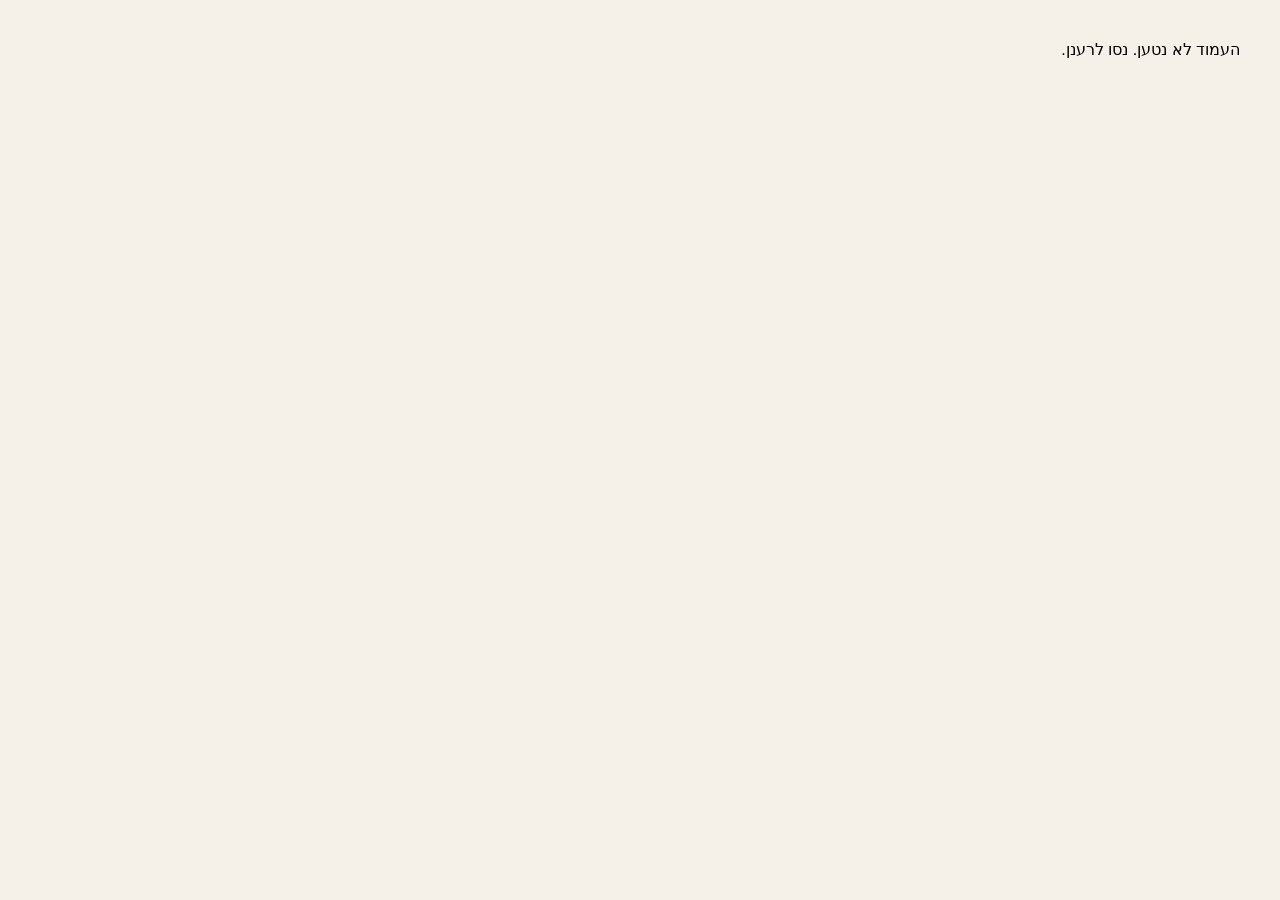
==== hackathon-digital/index.html @ 93c9d6c1 "Redirect hackathon summary to corrected layout" ====
<!doctype html><html lang="he" dir="rtl"><head><meta charset="utf-8"><meta name="viewport" content="width=device-width,initial-scale=1"><title>סיכום האקתון מערך הדיגיטל</title><meta http-equiv="refresh" content="0; url=../hackathon-digital-fixed/"><script>location.replace('../hackathon-digital-fixed/')</script></head><body></body></html>
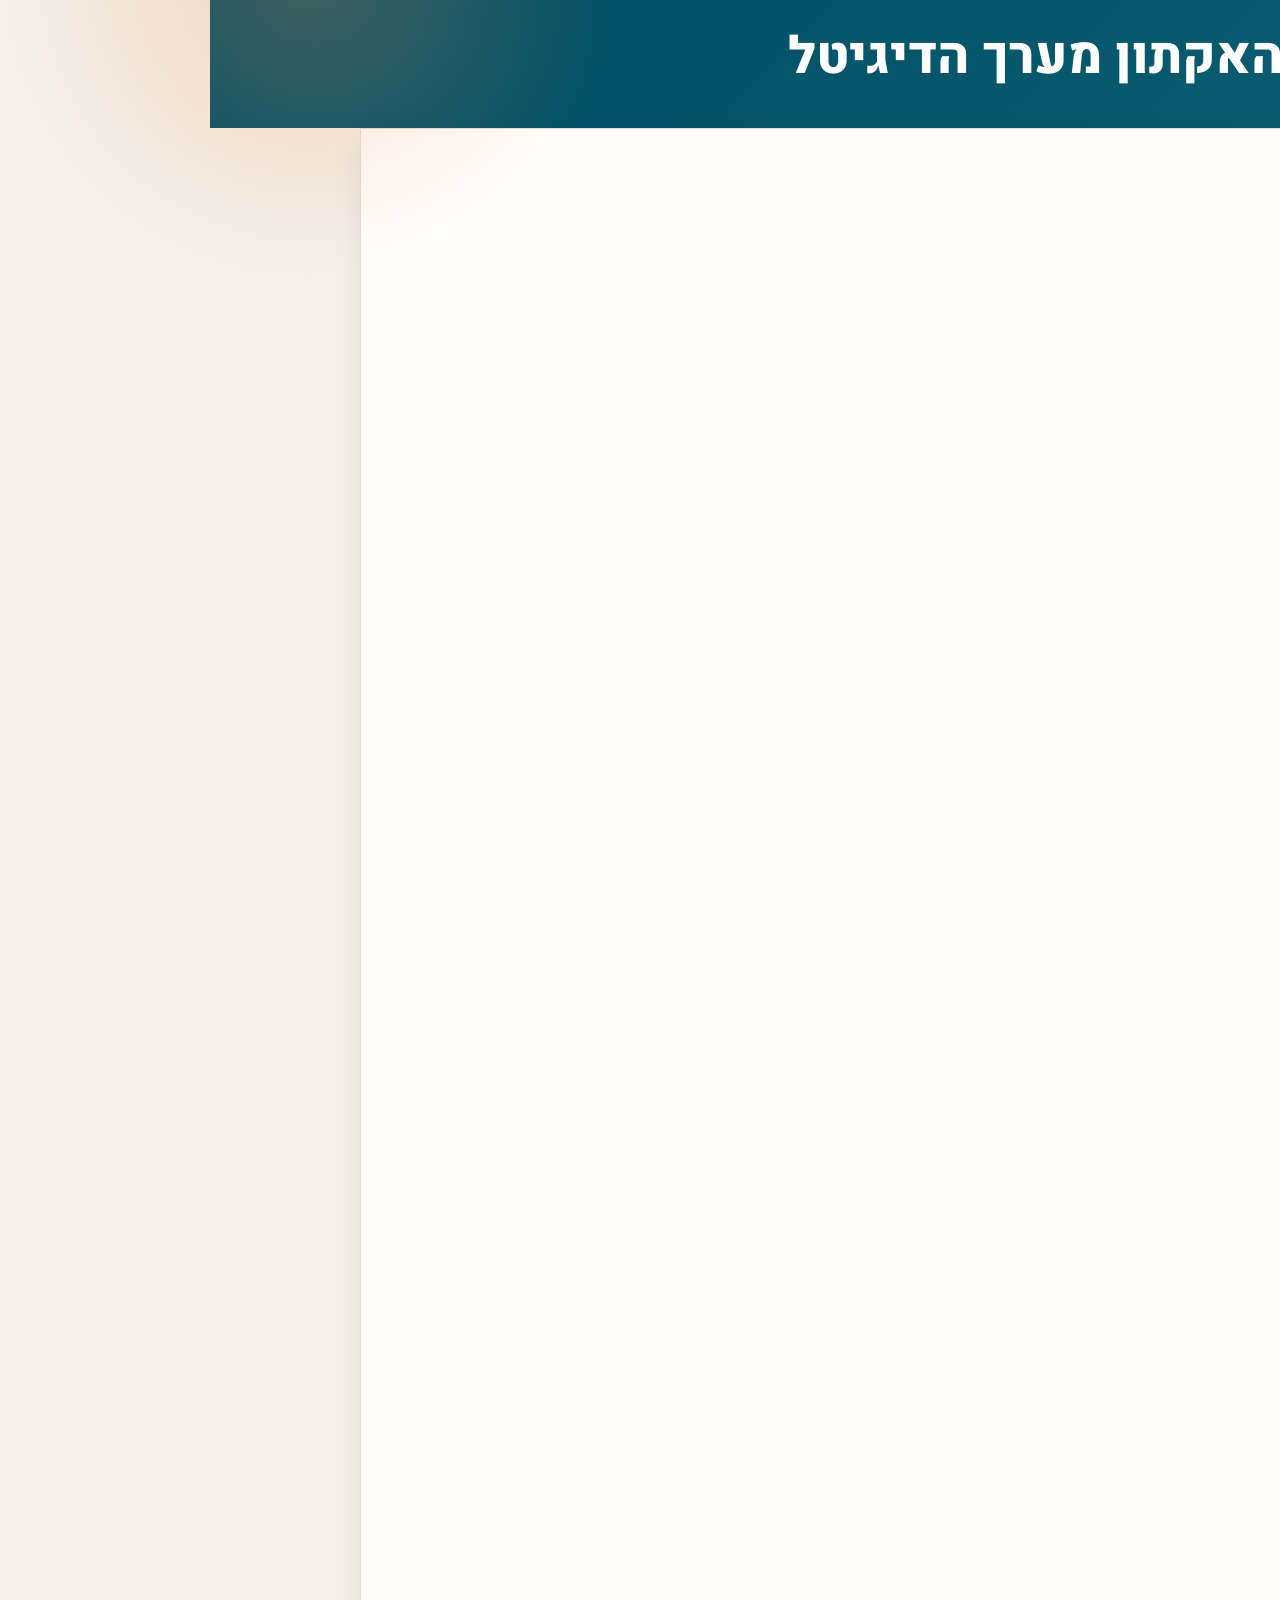
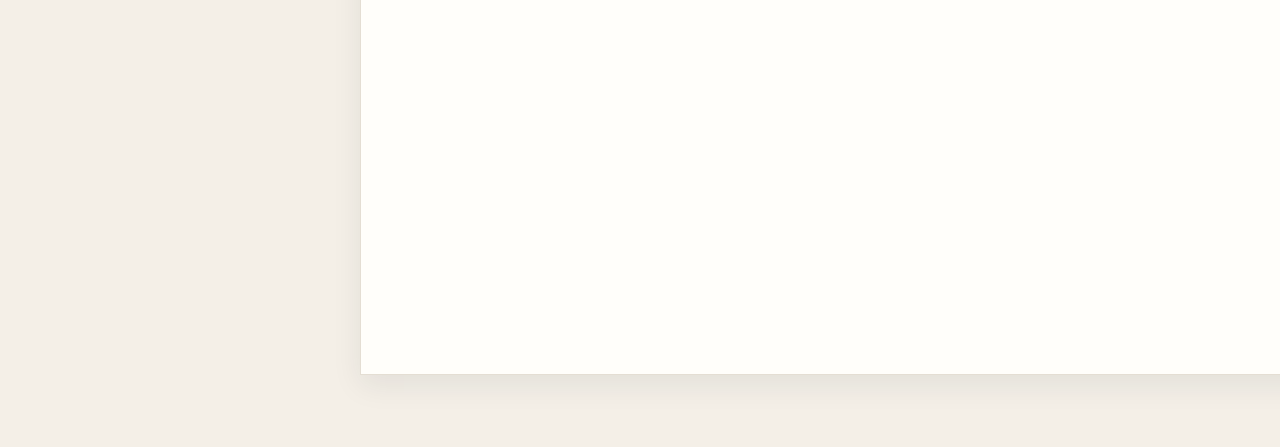
==== commit 091f6f93: "Simplify hackathon summary to clean document layout" ====
--- a/hackathon-digital/index.html
+++ b/hackathon-digital/index.html
@@ -1 +1,3 @@
-<!doctype html><html lang="he" dir="rtl"><head><meta charset="utf-8"><meta name="viewport" content="width=device-width,initial-scale=1"><title>סיכום האקתון מערך הדיגיטל</title><meta http-equiv="refresh" content="0; url=../hackathon-digital-fixed/"><script>location.replace('../hackathon-digital-fixed/')</script></head><body></body></html>+<!doctype html><html lang="he" dir="rtl"><head><meta charset="utf-8"><meta name="viewport" content="width=device-width,initial-scale=1"><title>סיכום האקתון מערך הדיגיטל</title></head><body><script>
+(async()=>{const b=Uint8Array.from(atob("H4sIAMh9UGoC/+1d3XIbyXW+11N0sOWsGA8g/BAkSEmMtSvKdqU2drKuSjl3Q2BIIgIxqAEoSt7aqlykKklVqgIQMyIhQhDIpQVgHsKPYdz7CfIIOX3O6Z7uAUBptdSuL+QtisRMT/+c853/M/CDv3n8my9/9/vf7orDzlFj586dB/K3qNWDh5mg08iIhts8eJg59DI7cMtza/DryOu4onroBm2v8zBz3NnPVjL3dh406s2nohr47bYf1A/qzYeZjDgMvH14utNptbfv3dv3m5127qDdcTv1aq7qH2VE4DUeZlqBV/WbTa/a0fMsfdD3Dxqe26q3f+iz96rtdvHv992jeuPFw1953p6/fXJw2PlFKZ+/vw4/ZfjZgJ9N+Knk83/rHrXu8+h/9Dv+z7/2gvr+z3/l7QXeCT257Ilavd1quC8etk/cFu+23XnR8NqHnid3qygJG/SaQMmTeq1z+LDmPatXvSx+cES9We/U3Ua2XXUb3sNCLp8RTffIe5h5VvdOWn5A83TqnYa3M7+cD+YX82j+WszDeXc+mcfw4Y2Yj+ZX8+n8lbzahyGn8HM+Hz64R4/deYC72rmzHfh+R3xzR4hstuO5jW3xWT6/vruxfl9fyh7Va3h5Y6OSNy63/f0OXN8tPyk9KdN1PwDkePLi1la+XDQvquFPnjzJ7/Ls1cBzj+S13SdfPqkY17I1N3gqb6zvPtndpBvAZbhS2CzmSyW1i+dyxtLmeqFcoEtHxx1PbnazUMlvbdA1wAduqfx49/F6cknvf3d3a5e3euA35NOPKptfFHg/7XrjmRfAxY3K5kaFn98L/OYf5KRbpfIXpd37d769c+fvxDdiz38OD/[base64]/n8MzzFndyhF/h0DvN+sdJ6Lmdm+dgW+w0PL7iN+kEzC/MetbdFFWTCC+TlllurIRmL+dZzIMnzu+VnJ44oFVvP19J0kUdwg+xB4NbqMMHdQqlc8w4chWT5x6Py4828Sa/P9vf35Zlwu9vbe96+H3i4bRZNoNvnuBEfDl33gR/uXttvAL7kVZTUbbEhdyc/q3PqCw1PgitbLPDnjt+Cj6V1/sjgkDs+hnOX8z9LH0reAiHTh6rWg2rDc0RwsOfeLZZKTmF93akUnVyxsrZ4Nb8mNvM/WzNO6O4DZb/3AdfXUwfUFwL6XKGN+52OfyQPWLqlA5bLjvrJFfJrSy6njygOC4vig4IAEgmyWm2Afr5bDLwjR6wjlnLFMnxaWyIFhbJ++IQvgoI3l7qBoBriew2/+tQg5mYxRUv6SBvOIkIKy8m3tbXF1xfUAWnXNZJP3kkWlvePSa3z2iCMd7cqMLsjwKpU74LA/kxkSZ7W7ptkE+5xx9d7TR8GVoF1an71+EguxLogWUfOez/NBS3M6zCrKK/LfyqLB5Iy6e27yflhOhgKoKzXxGfees2rlegmaNlDt+afyO1KkgmpXhgiBWBv0YFVHJHP5SsEkFbg/xu4C21QW6kToc7i29mqG9TwNIlQgAkHz+WZZ52jtAHL5UWpYnFLSUGyaWKRBBfSmLW/yXDSi9/aW9huuG3467DeqKFRsWbP31f70JdgN/[base64]/MOsuogusddCzC1ps17zkuajsK0s8V6OcK8nPBadCOgqFKwU0AxbmoNw37irKYdzYrDmgEMFLrawsaVbrNiVCROJQYeuDZZfEQiU8A+1dYEOmT2F6Q9OLWkMKK8e94gHw865HSOx4hD3CNeEyMPAncls1J5ePI33h7W8h/Fzi057Y9SUnNx01gcUGZB1AVLH15i4u46qLJs7YpBW2JR/i+jCabWciVKmg2i7miNJzSS1xhOEvk+3SAY9m2lASJ9mwuXywTXhYBAAcCC/Y0u+fWDjybfPUmzv4OTxEJViZaJQp6me7pwEKwqQAeTZ0zt1kJVm0QdN8hur1wHBja9ImF1r5zEnKrYWgMJKjdBEBjMIHsBujljryaK31x8yxbG/IsCMz28RFg4wVaIAspBWmIN8iK5ZfbefXwMp7cfwfonnfW0ipjqcIAuuNS3vOW26xl9zrND0aA5UxJE1RJDqdhUdCwYP8if6P5XvC1N8pr7wCVCi++3Nh4UtJepDwJOI71BdxVSjfgrnoctOVkLb+ujgoo6dTBgVPK0dQcuBO267gNMKht4cEIRx3Rvpwi/fahvwSapEGsCVK3bP7l3AAtmrUd/Bus5hGsXebFFyxsvZ31Wx7MsHI2OQOYFr8DBvEuRPgQ5bEGrnkdt95oL9HBy60pTCr9lP0gTbjFYQK0n0Gv5Vu211+6GBhqPLMainYGxqpYW0faxiBLZotpmbVgjXeLNr6z7NKVUg6pETPk2nAYOLn4udB/fpMKSopFS7vyRTtSoehlieOLaRZrqWWGi+T1HeZLycxSXV0hmUnbnly+IAcbB205CbtAbl0IQFuHK83oZ+XiRn7jcXoPW+Wb9Fnyv1zgPfNcipC0Z5jXoCNA458SKb+/W1D5DROT/KDIrZeVPBsCpS6SScLl+JcnTZLpjy5fM08y9AuwJXVX3AW/UvkbGDCu4eaXhZYrXdRF79SKQzc3FuJQGQZRHPot/[base64]/TTyRDlOLkMYVyGoytACz8Kvyh+7kaeDJdcz/NmfvLZlhuvC1YLhti0BVwmZA1nQm7ITm1AsZpXtwIa06eILcdy0lIoUz8Tf1IVklc8MhWSMSNwLejdPG+xn1x2ZTwQJzlPoX9t+s1IKX7zAfHhOHHRmKVslayA4BhfCxJ0MP9Japts7hahX9PNfJ+RCtqvbdetPVeumJQWa4v6aAP7nGB6sE9rkDKk8vymVtvSpXZbj/MJOUIVakEHPI9uWRm58Fh4fuXyOAZWtULYNpa/Zma0yYgzG7cs8kF95S/wfdVBlLu1JVOPLhA9i3Cic5xECgyol5LRhQyqQ2p5FLqutawqeuWyszsFB7cg5vLHpVQR5oW04/i/czOv0qOdnzxFQjucQvIVZQ1RRBJNd5QqTIQlgQx7mLcmtn5vzd//E/gNNzYkeyYEJOmwKSZZBHfuqO2ubhbUyvDEq3U9Yxkfg/42pvHArjdg1n781DMh7DaGPg+nA/kwtH87XzqCFg1hL+vAS0wPIbnuvBxmuxoLIfP5kMB4yPCzhAfn8CAa5rpDAbAqB5cGcGwK7gU40Pwx0yufQl/XOBUj369rT4CHGEGWBGO7RgXr2GVS1wZp4mSO3rZ3IN7rZ0He8cQvTaFG9TdLOlGD4Cz7zbaXkZRJdGZGdF50fIeZuipDPNuByaUR40EbrvP9Lc4hwFZZucv//MfCXdolh3izxIumQo0s/wWon75PdydLUz8ERFaSl1UCAVWMpMAnSUY2dpBLvQESrqEwkyKPnNfsmiC8HgtmSpZIdXEmUDVMZQ8P4NrfTlEPtYDEg3moSP/PoXLU8meiYLUAO72HYkC4LOcSuB2rgiGsCdHMvBM0lv+MYO15L+D+WtHPvwWfnDCBfaHCJ2YNn5GgDLQOY9z8lZM+5D4HMGHnlyaEDMUuHPG/QRJdCUQmrACHhslsMd76cF6Q7qolpCXI5wDpxvCWgPc/Ss5pof3cLcIpDOk6YymkHRlGRorsscJ/aUEzOSfQ6QWqGRH/t3DSd4I5EMf6TlB0EsrQUy/ASI3IKRLJArZElwQdyJYsD+PETUSNKwpLKyM5i/[base64]/Uj9neIwIJ3tN4IuRGad4EfZD1s/QA7avoH6xy/V+zldxqfNVvF3nq/jhztdvA/93gfv8Zq+Lagor/a7/WvS7pFIe3IbPZajTIUpRSKZihKBHZRkia1mBDAn/E6n8FV9Z2C4BVBMGw0jZ7xBmGSkzKBeakUXqy/Uu8XmEmzmpxLgUsVckmxJ7Lwl5I429EA1il0d3yXoLNO6v8PEJCklPD4/JXSKpoLUiMty9hKxS8fU/[base64]/LwRv338xBG7z6tew0kgyq4KKyV1sJE8NsGZHCK2c+Ix5w0gGCQFOZz/Uf4REj37ic0dLbgLF8o5iRPSjdiNIP4bLuMIldOAYtaUbESKWSReppul/P0RHU6g26nZdKO+1PsiV1CHGgbgTJUaG74sOcx45VLlbhJwUdRl3KBgYkhYGqBaDvn07HkJ5sOQnJmuCoVmcGrYxzk7zcql1OxeZkYMt15bAg11hedz+A/Yn0shTjnkseXTD1SMFeEF0ybJSCMk2YzY0ybHaIopK50VsOTHcNEUWthQfQx3qbTUXSrdrrtU+nB3CSTrXw598Q9N/6R9s89ErRUrfab/XuYzSc7NbsdvMlJBU+Qth5IyrokN2e/CjZmpKbuoTXXQFdFo5QtdkTsyw0EhgTvCDxLNdggV6mh0oNE+Rhd+oGLw0EykzVi0r6Rq6GEYCRN+8nbe29tRJoiZp3PSI1Y62scYkLYRmAO54khZ/nMOVB/Sszo7QQwm/TGgzGefPepzzCBFqORPKU9gAEIoWzXiAHWikliXSURpWQhKgTK4bJMzUS5+TyP6DRoKPN81eVsEWY5UOfQMTQlwUh6OWkw5Uqa2nCAy3xpxubIJF0keBuUVM2VDJW6U7Jua+A+lAbsiX0m6PKMkNcbuVyrB2yWfiFJeL9VyQ340TmJ/[base64]/nhhzRPz8Wjw4gsECP54d4JTOMdRGyZukqVS0ziqzXiCQOMs8QL0MCPNqndJyiK3NTsTTXHik9QsEn12W2lep/RQHHgCoYDu3kWkWaWvQcgsQFFnmVsILEfeFWnzb8A0fYPrRjafRrWlMhd4CAeqOy5+eJY/3J5XkPl0fhg7N8l2gV7Nw/fdS1EMcitUAUDtgFUfmTVwJ1FjpPF6oeMoABbxbmNfAiUBuPEnDJIefk9Z4h9EKrHJijmkif1CRuXWXKE//[base64]//p62pwfCS+ctsdLzDOOU72ESsvpJsyDQbJueY0VAl1ckpjUnuvrWJeqHAfLnqlkY6UDGeI8sCUAO1SSfkMtjE1zgJjrnGf2ncPEz0fWgn8EF2akeUsyxxVV+UBpjmRVOhS1fcuTqh9KcsGDhMTRqVtKp9PSb2oVBgO/esxcR/ReSrfrvNU/mDnCfXGS6pBjJPMd4z8v5iHt+BTaQtxBXgYUY707efAj3NuFeiBoH31NaV/tPaIDffcIXhJL/kNZVKHSpVcJ0Ew1TWw7HGNT/IgfRbHiOyMiosRs+B2ugy5S1XSlWHEJ5/n/YtaXBy3wkbyoGXkFTnaqFhIM2r7F3/+U9HJl/IWKHuqwcahosEbHFcu5yk7P0vi+SGmM9gVtzoS2NKPEy8sZvPGS1yhQWTbeKbm0GVWbfYduvg2gbZE36X2V6hZoE+gpAYSY6SRSUDdagQRnCN3VNXqrZlMMVJDiyXgc4bt8EfOtGjhuValjhXiHaF495Mc/1CbvoVQPDLXDbHi1Kd0gNlhE2LeTl4eWB6LVhW6gjQhqxcx/ybyFlrePmUpKPVHoCHfUYs+VV1mMPcZaSZM/+rOI9wKbqvHqYHXtEPu5TJbHMeYi/[base64]/pdlUejclB7pHSm9I2jIgF4TpAR4XLOooMn5IR72+YraT1LGnqM0oxV1w5ZzOq2Z9KQkekuDiG0WzuURp2iB59UsHnFEWog2B2CC5I8VLpIeJ5MQlqR/9GEgX9/glAd4jZ0IjCi3TORMEtxOExxVaq5vwS48hxcszF8kyqy8Suu0SqlHJDc4kZusVGr4nOD1xzVBcqPTrlvqmfoEAyQqPQUxkMqzKiTMtXfrPmvhCljfxNtLboZrXDKXFNuoKsbhGbwyNyE5H4f/7TL/Gr7cTjAGybXeQYw2nRmg4TN8LIVkRcC8B6IBcbjOy67ozA4oHEnxEiLnZLpHssRkt7iqaoU18uNHjMOBt0TafVpp7a8EdJZWWgig+OKXQ6cUKlrCU9vCul0hQBdQS6POAei4g7elJiMdSb/s7acpTuib6AJ7tK7q8SCmr9/dGt8+btWufND7fOYYI4yyregrk2JNZKQs2Qbed2oe0iqeDpPlTszLOD6iuF3CsSUo3/iCMjiREGdpdqekOrdqnqidytk1NFw1PVjWO8gxYiuGcqXIlRhPoUaU2SvnyjAP/Jtr+3bbctZiqUMlAhOBzFrHaXRFmw4IeqT4yUTk/7eVM01aFD+gpjUu4F/Mu//y/bBkwzhklz10vdiPBGNyLkBNahWT9InTMm0HYRaq90XKL7d2YUH58jPIYUDb2kbB2/[base64]/dwpXa1J/dENduV2DXblgw32l4duR77b+9ivfpR42uo40s2vTtrjnXG3dDrcUCy9Zt1Inp1RSzEai5I+A51CulKvQg3pxT35BGrPT4b1vQ2rEewwo6hVfqGNi3hlVOe4zKo6ytgm9ewAy37TtEe98DoHzLGPRCma2t8cdxq+/[base64]/a4D34jQLVxcRDCYd5UeuI9VNDcdSJH8Ut4A07pvXYS7LxJt/eM+dEzwY3Tchs91btsWUBG2ZjbdWP1vgDqS4dSGBhidlVXQV+wfhvQ953gN7AIfrWJY7FUaa+HynJmle44Qo7IuvGLYth0HKuXFSiF+h1/U8FpUtjsK/+jS0lM6hac6O6on7wcPDRLsyRrv/[base64]/8Hm89dyhh9sOa/RLVNuT4y96qniE70yeqW+DIr7N8dcesAaD3GaHbDYSOko/1x/BdQZg3lmthca7xSd8k4GylTqd2GtjFrPLhXpWuQn0/k94tLR0lbRd9QzzTStQ/0v06ReECXvW+b0t5xcUkPUNXv6A6OXy8EWrM0ivdQSLXzzmC6G9BCGofoSlb6KUIdLELWQz7ugboKZrn8N6OsyjOAlSr67acBv3/f1G91GUcbIHfKbhV1UWCHpvUHqq2AurO8/i7gzMLFHY1S63b+ayq0hU+mvNxoha/uoquPFb1mi14bMhgsKaxYLoY5V5z9Dsn+nzZ61g6RleNXr6Wcyi2zqEl1NV216IQXKY/MbhaxllnxVUqRSwzernVjfHXBjmUXdU2U8dSeW7iabscFHsutshGptvqa31EX69eGhAcV0b5bVEK0L5wRI/HowYZddE+8j+faga/UlG7puIlsrMJUTacEb0FhJgle5lBSlREe5RwOVk+I4+ZJSOZFQjeF9iqhVa8841eM+TMLn723h9VBTIz+4J78aE9U1fVPmPfp/9/t/DJYpMe5vAAA="),c=>c.charCodeAt(0));const ds=new DecompressionStream("gzip");const t=await new Response(new Blob([b]).stream().pipeThrough(ds)).text();document.open();document.write(t);document.close();})();
+</script></body></html>
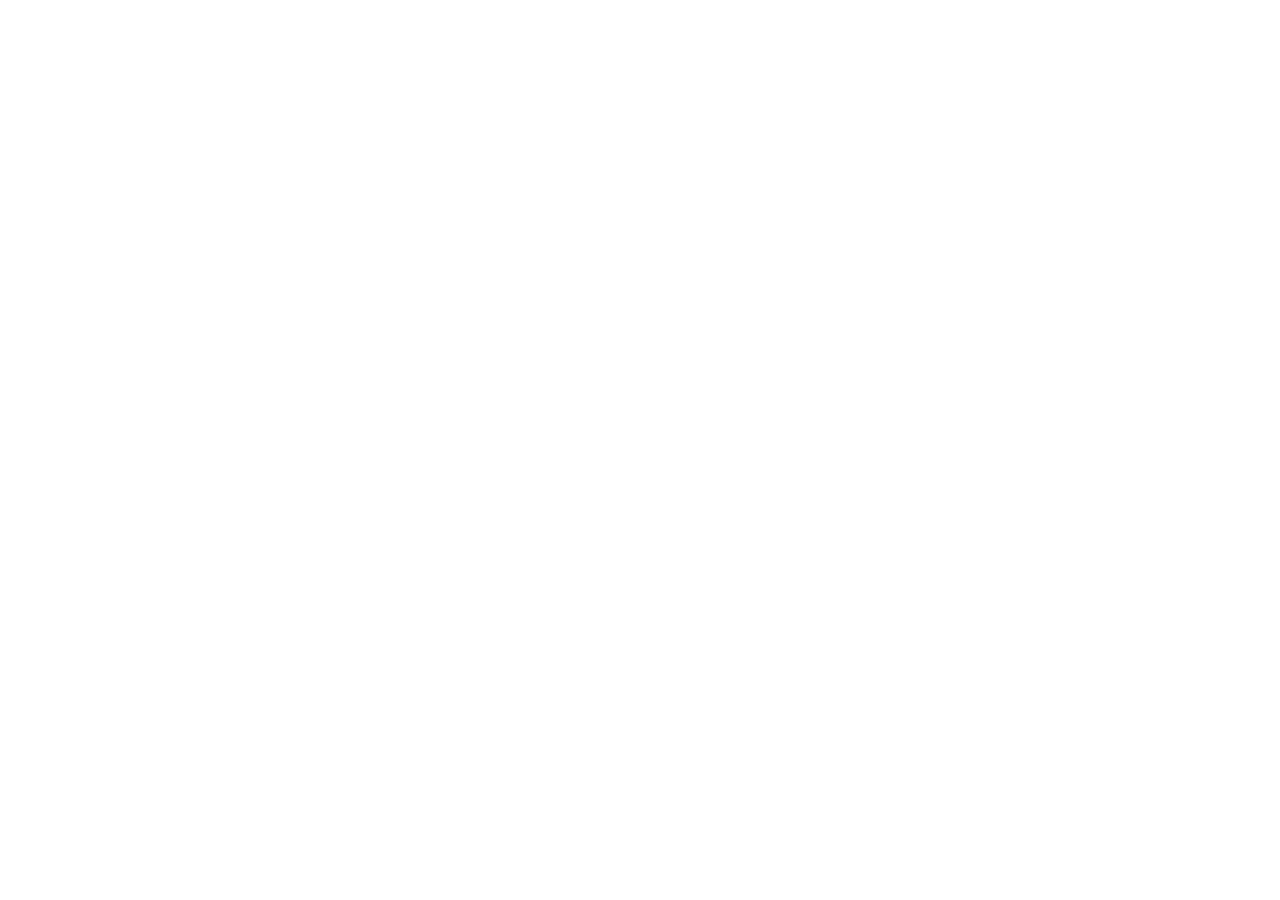
==== commit d9e6114b: "Replace hackathon page with simple RTL document" ====
--- a/hackathon-digital/index.html
+++ b/hackathon-digital/index.html
@@ -1,3 +1 @@
-<!doctype html><html lang="he" dir="rtl"><head><meta charset="utf-8"><meta name="viewport" content="width=device-width,initial-scale=1"><title>סיכום האקתון מערך הדיגיטל</title></head><body><script>
-(async()=>{const b=Uint8Array.from(atob("H4sIAMh9UGoC/+1d3XIbyXW+11N0sOWsGA8g/BAkSEmMtSvKdqU2drKuSjl3Q2BIIgIxqAEoSt7aqlykKklVqgIQMyIhQhDIpQVgHsKPYdz7CfIIOX3O6Z7uAUBptdSuL+QtisRMT/+c853/M/CDv3n8my9/9/vf7orDzlFj586dB/K3qNWDh5mg08iIhts8eJg59DI7cMtza/DryOu4onroBm2v8zBz3NnPVjL3dh406s2nohr47bYf1A/qzYeZjDgMvH14utNptbfv3dv3m5127qDdcTv1aq7qH2VE4DUeZlqBV/WbTa/a0fMsfdD3Dxqe26q3f+iz96rtdvHv992jeuPFw1953p6/fXJw2PlFKZ+/vw4/ZfjZgJ9N+Knk83/rHrXu8+h/9Dv+z7/2gvr+z3/l7QXeCT257Ilavd1quC8etk/cFu+23XnR8NqHnid3qygJG/SaQMmTeq1z+LDmPatXvSx+cES9We/U3Ua2XXUb3sNCLp8RTffIe5h5VvdOWn5A83TqnYa3M7+cD+YX82j+WszDeXc+mcfw4Y2Yj+ZX8+n8lbzahyGn8HM+Hz64R4/deYC72rmzHfh+R3xzR4hstuO5jW3xWT6/vruxfl9fyh7Va3h5Y6OSNy63/f0OXN8tPyk9KdN1PwDkePLi1la+XDQvquFPnjzJ7/Ls1cBzj+S13SdfPqkY17I1N3gqb6zvPtndpBvAZbhS2CzmSyW1i+dyxtLmeqFcoEtHxx1PbnazUMlvbdA1wAduqfx49/F6cknvf3d3a5e3euA35NOPKptfFHg/7XrjmRfAxY3K5kaFn98L/OYf5KRbpfIXpd37d769c+fvxDdiz38OD/[base64]/n8MzzFndyhF/h0DvN+sdJ6Lmdm+dgW+w0PL7iN+kEzC/MetbdFFWTCC+TlllurIRmL+dZzIMnzu+VnJ44oFVvP19J0kUdwg+xB4NbqMMHdQqlc8w4chWT5x6Py4828Sa/P9vf35Zlwu9vbe96+H3i4bRZNoNvnuBEfDl33gR/uXttvAL7kVZTUbbEhdyc/q3PqCw1PgitbLPDnjt+Cj6V1/sjgkDs+hnOX8z9LH0reAiHTh6rWg2rDc0RwsOfeLZZKTmF93akUnVyxsrZ4Nb8mNvM/WzNO6O4DZb/3AdfXUwfUFwL6XKGN+52OfyQPWLqlA5bLjvrJFfJrSy6njygOC4vig4IAEgmyWm2Afr5bDLwjR6wjlnLFMnxaWyIFhbJ++IQvgoI3l7qBoBriew2/+tQg5mYxRUv6SBvOIkIKy8m3tbXF1xfUAWnXNZJP3kkWlvePSa3z2iCMd7cqMLsjwKpU74LA/kxkSZ7W7ptkE+5xx9d7TR8GVoF1an71+EguxLogWUfOez/NBS3M6zCrKK/LfyqLB5Iy6e27yflhOhgKoKzXxGfees2rlegmaNlDt+afyO1KkgmpXhgiBWBv0YFVHJHP5SsEkFbg/xu4C21QW6kToc7i29mqG9TwNIlQgAkHz+WZZ52jtAHL5UWpYnFLSUGyaWKRBBfSmLW/yXDSi9/aW9huuG3467DeqKFRsWbP31f70JdgN/[base64]/MOsuogusddCzC1ps17zkuajsK0s8V6OcK8nPBadCOgqFKwU0AxbmoNw37irKYdzYrDmgEMFLrawsaVbrNiVCROJQYeuDZZfEQiU8A+1dYEOmT2F6Q9OLWkMKK8e94gHw865HSOx4hD3CNeEyMPAncls1J5ePI33h7W8h/Fzi057Y9SUnNx01gcUGZB1AVLH15i4u46qLJs7YpBW2JR/i+jCabWciVKmg2i7miNJzSS1xhOEvk+3SAY9m2lASJ9mwuXywTXhYBAAcCC/Y0u+fWDjybfPUmzv4OTxEJViZaJQp6me7pwEKwqQAeTZ0zt1kJVm0QdN8hur1wHBja9ImF1r5zEnKrYWgMJKjdBEBjMIHsBujljryaK31x8yxbG/IsCMz28RFg4wVaIAspBWmIN8iK5ZfbefXwMp7cfwfonnfW0ipjqcIAuuNS3vOW26xl9zrND0aA5UxJE1RJDqdhUdCwYP8if6P5XvC1N8pr7wCVCi++3Nh4UtJepDwJOI71BdxVSjfgrnoctOVkLb+ujgoo6dTBgVPK0dQcuBO267gNMKht4cEIRx3Rvpwi/fahvwSapEGsCVK3bP7l3AAtmrUd/Bus5hGsXebFFyxsvZ31Wx7MsHI2OQOYFr8DBvEuRPgQ5bEGrnkdt95oL9HBy60pTCr9lP0gTbjFYQK0n0Gv5Vu211+6GBhqPLMainYGxqpYW0faxiBLZotpmbVgjXeLNr6z7NKVUg6pETPk2nAYOLn4udB/fpMKSopFS7vyRTtSoehlieOLaRZrqWWGi+T1HeZLycxSXV0hmUnbnly+IAcbB205CbtAbl0IQFuHK83oZ+XiRn7jcXoPW+Wb9Fnyv1zgPfNcipC0Z5jXoCNA458SKb+/W1D5DROT/KDIrZeVPBsCpS6SScLl+JcnTZLpjy5fM08y9AuwJXVX3AW/UvkbGDCu4eaXhZYrXdRF79SKQzc3FuJQGQZRHPot/[base64]/TTyRDlOLkMYVyGoytACz8Kvyh+7kaeDJdcz/NmfvLZlhuvC1YLhti0BVwmZA1nQm7ITm1AsZpXtwIa06eILcdy0lIoUz8Tf1IVklc8MhWSMSNwLejdPG+xn1x2ZTwQJzlPoX9t+s1IKX7zAfHhOHHRmKVslayA4BhfCxJ0MP9Japts7hahX9PNfJ+RCtqvbdetPVeumJQWa4v6aAP7nGB6sE9rkDKk8vymVtvSpXZbj/MJOUIVakEHPI9uWRm58Fh4fuXyOAZWtULYNpa/Zma0yYgzG7cs8kF95S/wfdVBlLu1JVOPLhA9i3Cic5xECgyol5LRhQyqQ2p5FLqutawqeuWyszsFB7cg5vLHpVQR5oW04/i/czOv0qOdnzxFQjucQvIVZQ1RRBJNd5QqTIQlgQx7mLcmtn5vzd//E/gNNzYkeyYEJOmwKSZZBHfuqO2ubhbUyvDEq3U9Yxkfg/42pvHArjdg1n781DMh7DaGPg+nA/kwtH87XzqCFg1hL+vAS0wPIbnuvBxmuxoLIfP5kMB4yPCzhAfn8CAa5rpDAbAqB5cGcGwK7gU40Pwx0yufQl/XOBUj369rT4CHGEGWBGO7RgXr2GVS1wZp4mSO3rZ3IN7rZ0He8cQvTaFG9TdLOlGD4Cz7zbaXkZRJdGZGdF50fIeZuipDPNuByaUR40EbrvP9Lc4hwFZZucv//MfCXdolh3izxIumQo0s/wWon75PdydLUz8ERFaSl1UCAVWMpMAnSUY2dpBLvQESrqEwkyKPnNfsmiC8HgtmSpZIdXEmUDVMZQ8P4NrfTlEPtYDEg3moSP/PoXLU8meiYLUAO72HYkC4LOcSuB2rgiGsCdHMvBM0lv+MYO15L+D+WtHPvwWfnDCBfaHCJ2YNn5GgDLQOY9z8lZM+5D4HMGHnlyaEDMUuHPG/QRJdCUQmrACHhslsMd76cF6Q7qolpCXI5wDpxvCWgPc/Ss5pof3cLcIpDOk6YymkHRlGRorsscJ/aUEzOSfQ6QWqGRH/t3DSd4I5EMf6TlB0EsrQUy/ASI3IKRLJArZElwQdyJYsD+PETUSNKwpLKyM5i/[base64]/Uj9neIwIJ3tN4IuRGad4EfZD1s/QA7avoH6xy/V+zldxqfNVvF3nq/jhztdvA/93gfv8Zq+Lagor/a7/WvS7pFIe3IbPZajTIUpRSKZihKBHZRkia1mBDAn/E6n8FV9Z2C4BVBMGw0jZ7xBmGSkzKBeakUXqy/Uu8XmEmzmpxLgUsVckmxJ7Lwl5I429EA1il0d3yXoLNO6v8PEJCklPD4/JXSKpoLUiMty9hKxS8fU/[base64]/LwRv338xBG7z6tew0kgyq4KKyV1sJE8NsGZHCK2c+Ix5w0gGCQFOZz/Uf4REj37ic0dLbgLF8o5iRPSjdiNIP4bLuMIldOAYtaUbESKWSReppul/P0RHU6g26nZdKO+1PsiV1CHGgbgTJUaG74sOcx45VLlbhJwUdRl3KBgYkhYGqBaDvn07HkJ5sOQnJmuCoVmcGrYxzk7zcql1OxeZkYMt15bAg11hedz+A/Yn0shTjnkseXTD1SMFeEF0ybJSCMk2YzY0ybHaIopK50VsOTHcNEUWthQfQx3qbTUXSrdrrtU+nB3CSTrXw598Q9N/6R9s89ErRUrfab/XuYzSc7NbsdvMlJBU+Qth5IyrokN2e/CjZmpKbuoTXXQFdFo5QtdkTsyw0EhgTvCDxLNdggV6mh0oNE+Rhd+oGLw0EykzVi0r6Rq6GEYCRN+8nbe29tRJoiZp3PSI1Y62scYkLYRmAO54khZ/nMOVB/Sszo7QQwm/TGgzGefPepzzCBFqORPKU9gAEIoWzXiAHWikliXSURpWQhKgTK4bJMzUS5+TyP6DRoKPN81eVsEWY5UOfQMTQlwUh6OWkw5Uqa2nCAy3xpxubIJF0keBuUVM2VDJW6U7Jua+A+lAbsiX0m6PKMkNcbuVyrB2yWfiFJeL9VyQ340TmJ/[base64]/nhhzRPz8Wjw4gsECP54d4JTOMdRGyZukqVS0ziqzXiCQOMs8QL0MCPNqndJyiK3NTsTTXHik9QsEn12W2lep/RQHHgCoYDu3kWkWaWvQcgsQFFnmVsILEfeFWnzb8A0fYPrRjafRrWlMhd4CAeqOy5+eJY/3J5XkPl0fhg7N8l2gV7Nw/fdS1EMcitUAUDtgFUfmTVwJ1FjpPF6oeMoABbxbmNfAiUBuPEnDJIefk9Z4h9EKrHJijmkif1CRuXWXKE//[base64]//p62pwfCS+ctsdLzDOOU72ESsvpJsyDQbJueY0VAl1ckpjUnuvrWJeqHAfLnqlkY6UDGeI8sCUAO1SSfkMtjE1zgJjrnGf2ncPEz0fWgn8EF2akeUsyxxVV+UBpjmRVOhS1fcuTqh9KcsGDhMTRqVtKp9PSb2oVBgO/esxcR/ReSrfrvNU/mDnCfXGS6pBjJPMd4z8v5iHt+BTaQtxBXgYUY707efAj3NuFeiBoH31NaV/tPaIDffcIXhJL/kNZVKHSpVcJ0Ew1TWw7HGNT/IgfRbHiOyMiosRs+B2ugy5S1XSlWHEJ5/n/YtaXBy3wkbyoGXkFTnaqFhIM2r7F3/+U9HJl/IWKHuqwcahosEbHFcu5yk7P0vi+SGmM9gVtzoS2NKPEy8sZvPGS1yhQWTbeKbm0GVWbfYduvg2gbZE36X2V6hZoE+gpAYSY6SRSUDdagQRnCN3VNXqrZlMMVJDiyXgc4bt8EfOtGjhuValjhXiHaF495Mc/1CbvoVQPDLXDbHi1Kd0gNlhE2LeTl4eWB6LVhW6gjQhqxcx/ybyFlrePmUpKPVHoCHfUYs+VV1mMPcZaSZM/+rOI9wKbqvHqYHXtEPu5TJbHMeYi/[base64]/pdlUejclB7pHSm9I2jIgF4TpAR4XLOooMn5IR72+YraT1LGnqM0oxV1w5ZzOq2Z9KQkekuDiG0WzuURp2iB59UsHnFEWog2B2CC5I8VLpIeJ5MQlqR/9GEgX9/glAd4jZ0IjCi3TORMEtxOExxVaq5vwS48hxcszF8kyqy8Suu0SqlHJDc4kZusVGr4nOD1xzVBcqPTrlvqmfoEAyQqPQUxkMqzKiTMtXfrPmvhCljfxNtLboZrXDKXFNuoKsbhGbwyNyE5H4f/7TL/Gr7cTjAGybXeQYw2nRmg4TN8LIVkRcC8B6IBcbjOy67ozA4oHEnxEiLnZLpHssRkt7iqaoU18uNHjMOBt0TafVpp7a8EdJZWWgig+OKXQ6cUKlrCU9vCul0hQBdQS6POAei4g7elJiMdSb/s7acpTuib6AJ7tK7q8SCmr9/dGt8+btWufND7fOYYI4yyregrk2JNZKQs2Qbed2oe0iqeDpPlTszLOD6iuF3CsSUo3/iCMjiREGdpdqekOrdqnqidytk1NFw1PVjWO8gxYiuGcqXIlRhPoUaU2SvnyjAP/Jtr+3bbctZiqUMlAhOBzFrHaXRFmw4IeqT4yUTk/7eVM01aFD+gpjUu4F/Mu//y/bBkwzhklz10vdiPBGNyLkBNahWT9InTMm0HYRaq90XKL7d2YUH58jPIYUDb2kbB2/[base64]/dwpXa1J/dENduV2DXblgw32l4duR77b+9ivfpR42uo40s2vTtrjnXG3dDrcUCy9Zt1Inp1RSzEai5I+A51CulKvQg3pxT35BGrPT4b1vQ2rEewwo6hVfqGNi3hlVOe4zKo6ytgm9ewAy37TtEe98DoHzLGPRCma2t8cdxq+/[base64]/a4D34jQLVxcRDCYd5UeuI9VNDcdSJH8Ut4A07pvXYS7LxJt/eM+dEzwY3Tchs91btsWUBG2ZjbdWP1vgDqS4dSGBhidlVXQV+wfhvQ953gN7AIfrWJY7FUaa+HynJmle44Qo7IuvGLYth0HKuXFSiF+h1/U8FpUtjsK/+jS0lM6hac6O6on7wcPDRLsyRrv/[base64]/8Hm89dyhh9sOa/RLVNuT4y96qniE70yeqW+DIr7N8dcesAaD3GaHbDYSOko/1x/BdQZg3lmthca7xSd8k4GylTqd2GtjFrPLhXpWuQn0/k94tLR0lbRd9QzzTStQ/0v06ReECXvW+b0t5xcUkPUNXv6A6OXy8EWrM0ivdQSLXzzmC6G9BCGofoSlb6KUIdLELWQz7ugboKZrn8N6OsyjOAlSr67acBv3/f1G91GUcbIHfKbhV1UWCHpvUHqq2AurO8/i7gzMLFHY1S63b+ayq0hU+mvNxoha/uoquPFb1mi14bMhgsKaxYLoY5V5z9Dsn+nzZ61g6RleNXr6Wcyi2zqEl1NV216IQXKY/MbhaxllnxVUqRSwzernVjfHXBjmUXdU2U8dSeW7iabscFHsutshGptvqa31EX69eGhAcV0b5bVEK0L5wRI/HowYZddE+8j+faga/UlG7puIlsrMJUTacEb0FhJgle5lBSlREe5RwOVk+I4+ZJSOZFQjeF9iqhVa8841eM+TMLn723h9VBTIz+4J78aE9U1fVPmPfp/9/t/DJYpMe5vAAA="),c=>c.charCodeAt(0));const ds=new DecompressionStream("gzip");const t=await new Response(new Blob([b]).stream().pipeThrough(ds)).text();document.open();document.write(t);document.close();})();
-</script></body></html>+<!doctype html><html lang="he" dir="rtl"><head><meta charset="utf-8"><meta name="viewport" content="width=device-width,initial-scale=1"><title>סיכום האקתון מערך הדיגיטל</title></head><body><script>(async()=>{const b=Uint8Array.from(atob("H4sIALd+UGoC/[base64]/9ds9HqrIlyo97x63Lgu6DSOX5R8d8GZb8AXzwR1INOUKoW2uVS1X+xgdN0gk7V31/cLJLFYBEvrsQiWnQX00Umv1yLxXAxXswWl+pqTw45k/8uFuneI3xMTdDuvMdPQuy2Go2O+C18FqJQCOpvdsXXGztbjx8/fa6vdvzTjrwsL25vb5rLtZOOX5HXn27srO8cmOvVoO7Ly/7jymHFmqVZavotef3w8NA/tIYflMpvjlqNk7qa6/Dx4bq/Y26WymVJHXmj8mxn4/E23vjXr+B/fyZ+Kw4ap4V28JugfrQrP7cqfqsgLz3nIcAvPp7kll/uBI36rpA84zXs5d+WWg/sDT101jtoVN7ryWql1lEgZ1p/fufsinSFUjU4UpeDo+MO3yg3qo0Wr6hGPfyEDQlxKMWmcFiqBdX3u+JlSwqJJ9b+qtFpiNelelv80j9o+e/WPNGW3wptvxUc8pOKO4VjX+1lV2wUn7o0VVLst/Qpl/ciJeRh7gzvjoOOz9eapUoFuLG50zwVm4+bp6vmP97QS4Co74paUH/wbH29eeqJjfX1P9VraDqL0kmn4Rxf8l3KWblaqjUfbLb8mie2377zxFZxc1t+e3jLgTfcA9dKQf2OvUjFKz9QGxIFsbXZPH14y8bEk3U+qUWDDUWD7W3154m5vUxUUA0jACDH8mn5XLtRDSo0Sh0kN6jQaTS1DNKJis1W45+lKOpT6e1sSW7I/W7Ze2Gd6XQatTuXzM2+Wy21O4XycVCtGGlxJ1u9rYISAbkdSy3bzWpJivFh1df7ApUpSLmqtaVil9q+2onmvhxYeNcqyaOrv3z5SF1QFN/IS51eu35SO7DE21FCMGeugr0jqXm6vr5C8orPpJi50r15u31w1rK1yJpxo7itp1wS3K3t/FoHlUCvd1IPyo2KXzgIKsGuCCQTS6yUTIRWqf4mf/Svn5Werm88XXW6nU1rL6vJwTO3T2ryvMvGcWMdBG4V8TbytKtIdAyq7dwcKOA7OX7m19MiFNSBaAfVRvnNSsIjnhgLdtJqq5vNRiBhuPUpzN954rBKKgPg6q6oN4yk3qpecuGW3MhP1d5WHW13V65/8CboFIguBXn1jSW6+shmufwMpcOOI+vgaOyKNfH7f++traL9Pzaafv2f/qAJQneCIu9yBUYiCzeX7WOhRaK9s2SP6M7m95qj461ljZP/bZsZ/xC9Kz7bXlLlrd16o/Ng9zBosZ17+D0HW0mL5m0WgUb/ec2vBCXxoFY6LRD8PHkspzSL5SDZhlhFH5uwNGcO1TSuKRx7ri8uWShrZsBuNfvjTTO7Qab1pQWXQCfvCUjYcTbKf/cekTu69wg96D1FNvBT8eDoqO4db3y6yyufgRXMRHuKMDgj7WSv1OoE5aqv/Ih2+8UanWNtX59jrxK8zd1lDLNGKb+6WarnByLgrO2vb8iDyvvOA8eb+3vShu//g99qCOlDfCOt1klz75G6Jne9eevsypKv7f/P9e/+Qx1+iiSZSZLMFUHyK+09kiewvjZ5GlL0NUXZUBItXGRCkjKUk/QWkVikcvKRJGq6SNQ68eLjYuYJuUgkP08kK+TwTD7XlV9nZgMjNXy+SIUcHyNjUnh8KgdMcKa+HCBHhfLKUA4by0sZPCQ/zNXaN/LDAKZ6+atd/ip5LWeQK8pTetbFiVzlBlaGaWJzRy9b3HvUtHmKOupSGMmxLx9QR4kFbKsnyUk37MGWUNj67kiEYvHWvqQW0UHydCt3v7kPhw4FSK2i/FyJMRFbUWQK3LhSNFQnVyLfF6AGqSJxX17rqSHqsVDuOFlEnvp8Ji/PFDWmzMFE3u15iuiSrGoqAVsbI9fl/jxFr746vvowl2upv8niylMPf5T/YMIlakfAqQw33kf+WcKwyIrqVob7UOIwlF9CtTQyKBWwcxKzKZBrLEAS5ApwbJDvkPYSyvVSvMhLqMsxzAHTpXKtBHZ/qcaEcA92C3ztA03nOIWiK4nsiMmeGforgZurjylQS5oXT30OYZJrAXzoAT2nroxp/nfx0BHZqQHSO5ZT9BbZapkgvXNEYbg4lxNdf4/KRXCsmXVYLRZF4eqF4lWEMqB2BcQYymdmUnZA04ijSsDG6sxTuU64uBHAcJI/GkVL4ANqNrXXzLOkL9LyF8l1U7AgMT48BfKpLWWeJZMRm3UlYSMQhy5zfUw0l/vsgXIRM0M6/KyoNtyVKwHl4Mz68FFehIcwF1A5d2cGO1VfL8DsAOtAXhUY3SDBzuQw0C9JJ6NDuKE4P6N1WM0yAjC5Z1AXtceUJWCMcJebRR23z/TuyX+gcgkQiDDR0l+UUkV3xZaZ5loGUkhTpsa2FlHC1XofHLo5VnwqhxgJ0A/zgZSKDVBDaIhzBiCU0icwAmoXERqGLqulJcixzSJrE2ATGffPWSKANZJhV7iVIZhYqTWeZTeHcsSADAdKP1uXPhwjhsmuUPgyYMYZXJT7yet5HmAf5dBl7xE5Gf8vnsfmHZ7Hr1uNv2uVTj/F5fhPy+VQFjP5I9wNyxCmIPIRmu0hSChYtgj4QNqeorBOlSFmJpBm3EgJmBLnhoylkZxlyJCkFpojOvTUejfwPMiGPakSSKUPl6hISlDOUUyGWlAiAKcuje4ikgoA2kt4fAoSHerhGXoSKMK4VowgGhoqKivVu7/[base64]/E59iJBcPQM3wyWkHDAuZ4YyQ0JQZK/lLQ1B1RMMfnKiHzMvUHtsD4M92SEeToDHpblwp/XR+0IvSDvRljzZBiqz3Dj0FeHKDUfYRnYwnrBuoJucoqgkYOQiOj05HYL4kCKOd9nJn8tTy31ckL/I3pRm9yqjbHm02q5qSWZxvZD/SfYXc+LHvmjmuLMJRw8xXLAtvHKyI1S9mJxM9AlmkFjQ4aWjHpZ3wtJCZv/L8hS27vAUpL78/XFD/GW98a79Ke7CfznugqL7/[base64]/[base64]/+O7cgR/+0q8PJI+82rY/xQQn0OYBjJp5/[base64]/nxeg1PctfR+BKgyQxxJyJGL0NISODt1DSo+MBoCFg6A0SphMCti+KiHU7jXRZDH4G0IRMgll3RiQC8aUg7c2oGVL+kximlDZCqokDpTtCRBzFsUT7i+X+boC4qEcag88Tcv5da++/Z1uXVSE9+U2h2/ZZ1zZPaRMWh3c4bWIjkl5lNOZKIPl6GRuXIqHhGLdbTsxMU6brB8B0wIYiasi2W1vtzGzDqLHDOBfWpPNjJWM3ISpxF4AEPHt1TZjC7HnLOiMGWMXAWyCxNq18NBlNQAApb3sIQ4Q+vBSRMYev8A4777Gtt3+BpgJM4x2TwyKc4M+DtYRJ/DBdEWfiwZPsR02ceffH26+fS5pPoFVU1DqU7fvMYMg7YRmeWzeihEynW8xsxaygZjYgI/[base64]/R6GnXb9PoL0j7qcOFCvtU8n6acIFzHxaKpuAWT1MBrGDBIKBvpUWpswsT2Xc/dR2SFpp/saYCuwrZBC0CvcITWC2O1II8h5fBC2s9A1xRqKsO1wNzIJtwEX1eyyQGaZiZflTvDWF6/gfYNG630x54lY+AmHUKtwpgKieewToKwUZ9ljogVI0giAtY+KZPE/AqqOdXJtVeLgDAmjswczrrQ5mtyjTEjGrQkfYfvsIWtO6jUgyfJF4dyTu3BOdzb9cETTYjc3NpWkTXtnOv1JtmmKvtccdXNV9yQ5ewMcMUffx+qlYF8Y0rJcYsrQdQzRcs1wG5YvD/KYAMRTtp3pcI+DXifZODctOFaGfEzFPoIeTe1c8jBGQ0DOtKZqiOmzFFxLU3SkUDjSwRaB6AANGWaEY5oXkldulGkF6+CATqWkpJDFitHPzcfmzN0Ihmfo5HOZ7BwCmpE55nLWPFf3dtPhMWe47yh32zFEZlW/dRw6ofAiYrs0yzdOfLa89RBsaMiBsJOwZkv8TaNeKb0XW0/W7yKlQxan3YWF37QhOPVrl4FD9JyAtt99+4tG40iasFctCQVu7nkkjw7gkxrUtaLimFK0UIWhHLCV9NS1WsjpKvGyQpHl+m2+6jtc2cQwAwt1vlRynlNSYYKn1ciILa9Dk/BOOCfs2TqlA3SsMKxoqLtV6WwJ5yPg5YSqvjH1GOSkPtWb/uBsOc43KA7kk11W67GhoLaGXxaYPb0LzCIjUQ6GfA50s1TSyWbMgS8XboFjYConupEMen3cuG3MojlGLdQCHlM0oISAJLeLtZTUqRlxHYcaBIpcrDnjBgDr5YQIpHfOLnoGOtLD6GJqumCtuub9hUIXYHKevMUEQREPJBu7qBqCFCniThBU4lB7ITNAtshD/Yewh7p9fv9v/022FtJDkWnfONfl1GtdTi0KKLeRvikdHqGMdIGzl9ot1kX/OYZgF8CNFJ3xc8yyUEc5K38EWNd1wi5mo8tEWiVlOdHdaIT2cysYoCyHk2nE4vH4c2ZYc/im0U0XvanM/5N/OWl0nmO9JLLpnfJQq9VoRQ3vDPSHco6ar8VcI7EulVoN9kZFU5M21XTEnWSrhcuCriFGV7opiCTMyv7FOIYIjgeTxHYjKTeiS9BvEtzGwV0OwFqs9Y/[base64]/lVQAPP31SafaaLxxoeo2b34JueY5OLXrI5atxKpobLnUnhVPRWydu5xMw7cgMNrjJmJLDDzktt09NyKa6cJlrnibcjGOdhRy+9cYg1Kn8+ZHQy7syqG0bI/DRcrYOa1QF9S3OfM4YkytvCLEKqZ6zVijkd0uiaEwnKlQZykexMQ2vnAXWy0IkU1twL9ervkBZaoPHUwZ5rSdmV0Zd82+wyuQNo13sftmTwwoq4pdGdsGKnKFHHirNxCsMphVdh0YExKauLNRbnuqIZtIhjWvIeaC+/lqbZYjhcctsyBDal9uw3Bk0qZol2InqzrPRXSwuy8LaZ7dgTSvpc3svK4GFf8zAk2uazY0wbnKKmTLLgm8t+ehmiotipY6IuZu6D8zPRfYR3FmXqiZm7cLwltf1YpBZkK77mcnhO51Y4zjA3MDB/nAFEnMlCMYgvWjgrQaRS9qJJSFufIMq67zlf8RPdoX1IKothRyF6ADGMTUETW+ZdxYC/bHw6AUopgulyJ7guxFgm9fw/[base64]/Nm9aJPjaVeZIYWjHTA48Wy9eGpr/PDiqlcB2WLYgZwk8So8rkmq1ABqfAaab0GfAQhVB78UNoM9d74sutXNiuu8MxRAKf18U1mys34E1v6pX/NMfDjMTcFLYCcigpTOXzMe3hsb8wxLUmDWiXC8k1ZGR5I5kVj6AnVH9cxJ9ktW53Tdktc6f0U4SxhX9OpSTcgnd3Lyu7dznmGe4suXqe8oxdtrMw3L4zKRLY/PSTFG/Un2DPRATcjMTq33Dg66Lp5vYSx0v/WiITgaHwPWI39jucfSTrmDgUu5lgLXHuc7vJ/i6r+U5x+Z3IBJ6nbGn36GzktJWnofeV+mC+kdoRZLce+cD56dLYuq9MdZ9BCas+39VeLIkNP9TCUPgXA/sWrb8iw3YjG5XX9FlXq7jeE4Vsg9U/aAxwtmB6ay77X2/vkro2Zqpa33ceBNhEDayf53AWWbFzy7EnKW7W4kzfTehNhKHumeMNLrvQveOzAkdgew6kOUOwAm+9ifyr3illqTlOzGcvkFd90N5g18SEW7VyEC1+SWCCb+UrNPUqvALWYBY61WCYxUJLos5JclpBvsSCaczKAa7wSxALLh/sofRGtf5R7lW0NSEZj8cDvce4e8ySSSCH3+SagK/t/q/RX7px4BVAAA="),c=>c.charCodeAt(0));const ds=new DecompressionStream("gzip");const t=await new Response(new Blob([b]).stream().pipeThrough(ds)).text();document.open();document.write(t);document.close();})();</script></body></html>
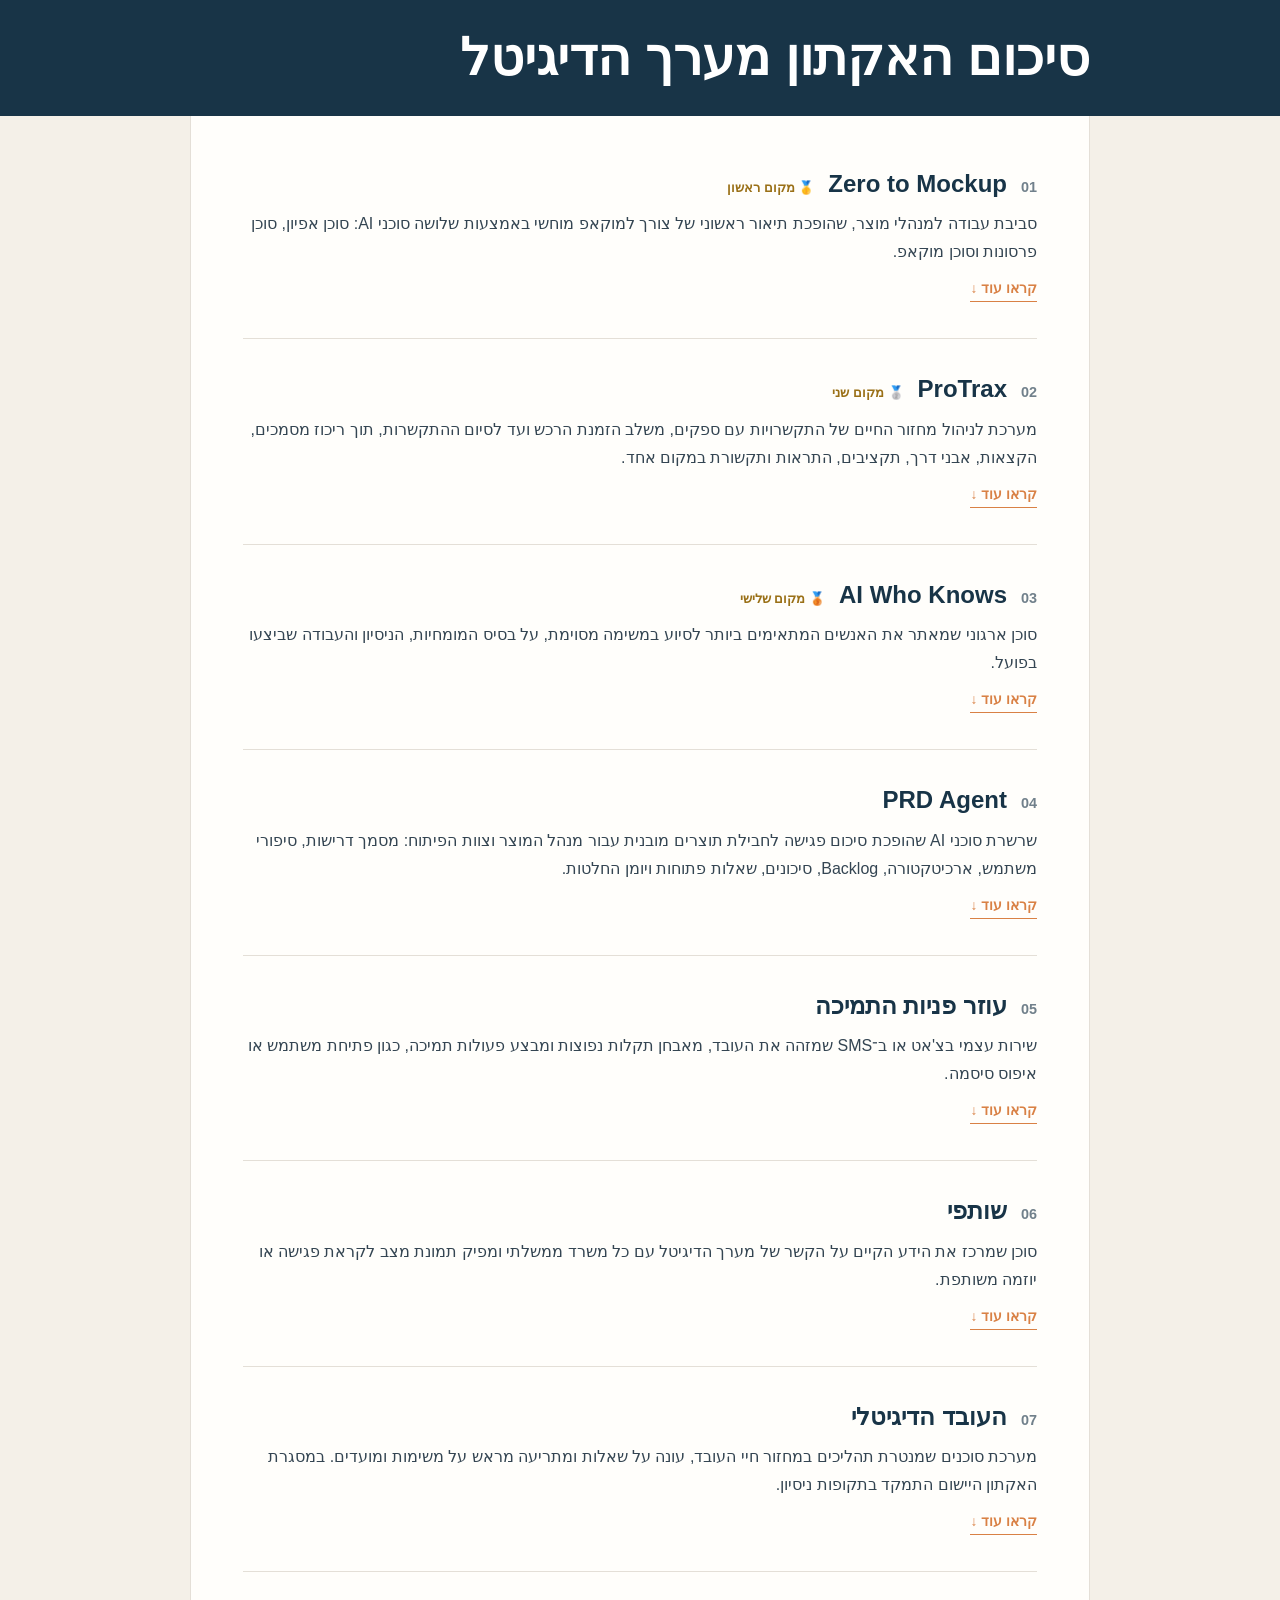
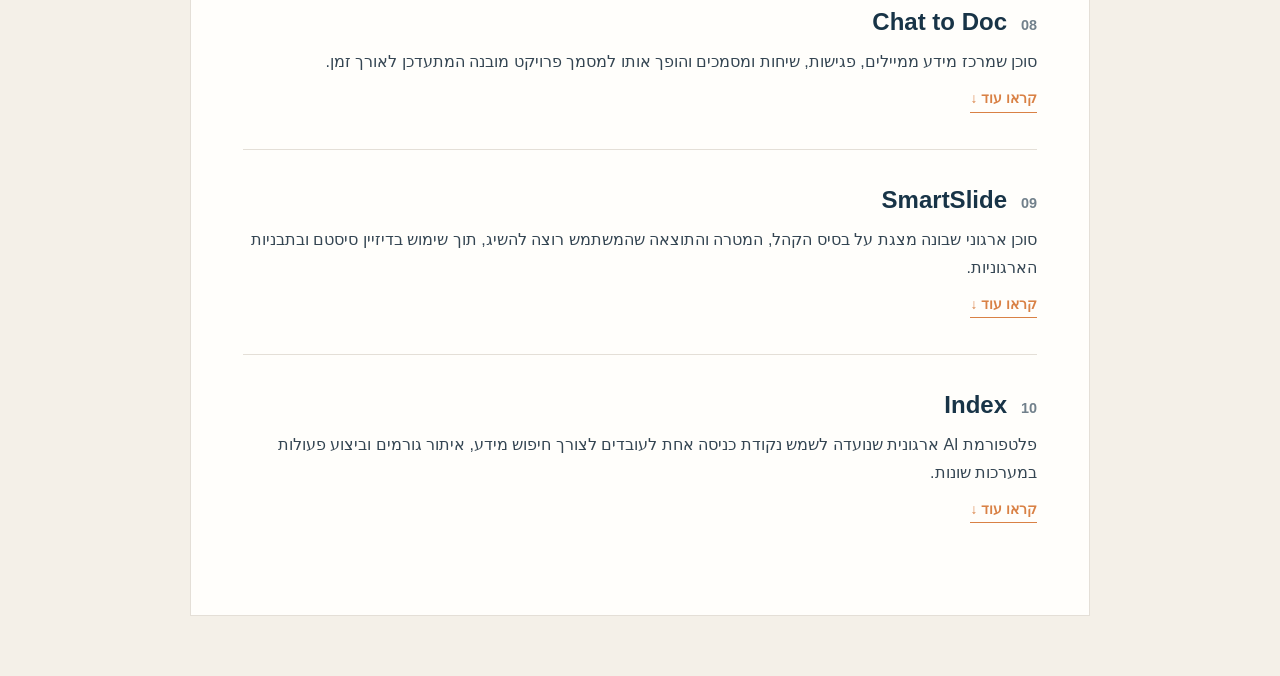
==== commit 1b729e8b: "Replace broken wrappers with verified plain RTL page" ====
--- a/hackathon-digital/index.html
+++ b/hackathon-digital/index.html
@@ -1 +1 @@
-<!doctype html><html lang="he" dir="rtl"><head><meta charset="utf-8"><meta name="viewport" content="width=device-width,initial-scale=1"><title>סיכום האקתון מערך הדיגיטל</title></head><body><script>(async()=>{const b=Uint8Array.from(atob("H4sIALd+UGoC/[base64]/9ds9HqrIlyo97x63Lgu6DSOX5R8d8GZb8AXzwR1INOUKoW2uVS1X+xgdN0gk7V31/cLJLFYBEvrsQiWnQX00Umv1yLxXAxXswWl+pqTw45k/8uFuneI3xMTdDuvMdPQuy2Go2O+C18FqJQCOpvdsXXGztbjx8/fa6vdvzTjrwsL25vb5rLtZOOX5HXn27srO8cmOvVoO7Ly/7jymHFmqVZavotef3w8NA/tIYflMpvjlqNk7qa6/Dx4bq/Y26WymVJHXmj8mxn4/E23vjXr+B/fyZ+Kw4ap4V28JugfrQrP7cqfqsgLz3nIcAvPp7kll/uBI36rpA84zXs5d+WWg/sDT101jtoVN7ryWql1lEgZ1p/fufsinSFUjU4UpeDo+MO3yg3qo0Wr6hGPfyEDQlxKMWmcFiqBdX3u+JlSwqJJ9b+qtFpiNelelv80j9o+e/WPNGW3wptvxUc8pOKO4VjX+1lV2wUn7o0VVLst/Qpl/ciJeRh7gzvjoOOz9eapUoFuLG50zwVm4+bp6vmP97QS4Co74paUH/wbH29eeqJjfX1P9VraDqL0kmn4Rxf8l3KWblaqjUfbLb8mie2377zxFZxc1t+e3jLgTfcA9dKQf2OvUjFKz9QGxIFsbXZPH14y8bEk3U+qUWDDUWD7W3154m5vUxUUA0jACDH8mn5XLtRDSo0Sh0kN6jQaTS1DNKJis1W45+lKOpT6e1sSW7I/W7Ze2Gd6XQatTuXzM2+Wy21O4XycVCtGGlxJ1u9rYISAbkdSy3bzWpJivFh1df7ApUpSLmqtaVil9q+2onmvhxYeNcqyaOrv3z5SF1QFN/IS51eu35SO7DE21FCMGeugr0jqXm6vr5C8orPpJi50r15u31w1rK1yJpxo7itp1wS3K3t/FoHlUCvd1IPyo2KXzgIKsGuCCQTS6yUTIRWqf4mf/Svn5Werm88XXW6nU1rL6vJwTO3T2ryvMvGcWMdBG4V8TbytKtIdAyq7dwcKOA7OX7m19MiFNSBaAfVRvnNSsIjnhgLdtJqq5vNRiBhuPUpzN954rBKKgPg6q6oN4yk3qpecuGW3MhP1d5WHW13V65/8CboFIguBXn1jSW6+shmufwMpcOOI+vgaOyKNfH7f++traL9Pzaafv2f/qAJQneCIu9yBUYiCzeX7WOhRaK9s2SP6M7m95qj461ljZP/bZsZ/xC9Kz7bXlLlrd16o/Ng9zBosZ17+D0HW0mL5m0WgUb/ec2vBCXxoFY6LRD8PHkspzSL5SDZhlhFH5uwNGcO1TSuKRx7ri8uWShrZsBuNfvjTTO7Qab1pQWXQCfvCUjYcTbKf/cekTu69wg96D1FNvBT8eDoqO4db3y6yyufgRXMRHuKMDgj7WSv1OoE5aqv/Ih2+8UanWNtX59jrxK8zd1lDLNGKb+6WarnByLgrO2vb8iDyvvOA8eb+3vShu//g99qCOlDfCOt1klz75G6Jne9eevsypKv7f/P9e/+Qx1+iiSZSZLMFUHyK+09kiewvjZ5GlL0NUXZUBItXGRCkjKUk/QWkVikcvKRJGq6SNQ68eLjYuYJuUgkP08kK+TwTD7XlV9nZgMjNXy+SIUcHyNjUnh8KgdMcKa+HCBHhfLKUA4by0sZPCQ/zNXaN/LDAKZ6+atd/ip5LWeQK8pTetbFiVzlBlaGaWJzRy9b3HvUtHmKOupSGMmxLx9QR4kFbKsnyUk37MGWUNj67kiEYvHWvqQW0UHydCt3v7kPhw4FSK2i/FyJMRFbUWQK3LhSNFQnVyLfF6AGqSJxX17rqSHqsVDuOFlEnvp8Ji/PFDWmzMFE3u15iuiSrGoqAVsbI9fl/jxFr746vvowl2upv8niylMPf5T/YMIlakfAqQw33kf+WcKwyIrqVob7UOIwlF9CtTQyKBWwcxKzKZBrLEAS5ApwbJDvkPYSyvVSvMhLqMsxzAHTpXKtBHZ/qcaEcA92C3ztA03nOIWiK4nsiMmeGforgZurjylQS5oXT30OYZJrAXzoAT2nroxp/nfx0BHZqQHSO5ZT9BbZapkgvXNEYbg4lxNdf4/KRXCsmXVYLRZF4eqF4lWEMqB2BcQYymdmUnZA04ijSsDG6sxTuU64uBHAcJI/GkVL4ANqNrXXzLOkL9LyF8l1U7AgMT48BfKpLWWeJZMRm3UlYSMQhy5zfUw0l/vsgXIRM0M6/KyoNtyVKwHl4Mz68FFehIcwF1A5d2cGO1VfL8DsAOtAXhUY3SDBzuQw0C9JJ6NDuKE4P6N1WM0yAjC5Z1AXtceUJWCMcJebRR23z/TuyX+gcgkQiDDR0l+UUkV3xZaZ5loGUkhTpsa2FlHC1XofHLo5VnwqhxgJ0A/zgZSKDVBDaIhzBiCU0icwAmoXERqGLqulJcixzSJrE2ATGffPWSKANZJhV7iVIZhYqTWeZTeHcsSADAdKP1uXPhwjhsmuUPgyYMYZXJT7yet5HmAf5dBl7xE5Gf8vnsfmHZ7Hr1uNv2uVTj/F5fhPy+VQFjP5I9wNyxCmIPIRmu0hSChYtgj4QNqeorBOlSFmJpBm3EgJmBLnhoylkZxlyJCkFpojOvTUejfwPMiGPakSSKUPl6hISlDOUUyGWlAiAKcuje4ikgoA2kt4fAoSHerhGXoSKMK4VowgGhoqKivVu7/[base64]/E59iJBcPQM3wyWkHDAuZ4YyQ0JQZK/lLQ1B1RMMfnKiHzMvUHtsD4M92SEeToDHpblwp/XR+0IvSDvRljzZBiqz3Dj0FeHKDUfYRnYwnrBuoJucoqgkYOQiOj05HYL4kCKOd9nJn8tTy31ckL/I3pRm9yqjbHm02q5qSWZxvZD/SfYXc+LHvmjmuLMJRw8xXLAtvHKyI1S9mJxM9AlmkFjQ4aWjHpZ3wtJCZv/L8hS27vAUpL78/XFD/GW98a79Ke7CfznugqL7/[base64]/[base64]/+O7cgR/+0q8PJI+82rY/xQQn0OYBjJp5/[base64]/nxeg1PctfR+BKgyQxxJyJGL0NISODt1DSo+MBoCFg6A0SphMCti+KiHU7jXRZDH4G0IRMgll3RiQC8aUg7c2oGVL+kximlDZCqokDpTtCRBzFsUT7i+X+boC4qEcag88Tcv5da++/Z1uXVSE9+U2h2/ZZ1zZPaRMWh3c4bWIjkl5lNOZKIPl6GRuXIqHhGLdbTsxMU6brB8B0wIYiasi2W1vtzGzDqLHDOBfWpPNjJWM3ISpxF4AEPHt1TZjC7HnLOiMGWMXAWyCxNq18NBlNQAApb3sIQ4Q+vBSRMYev8A4777Gtt3+BpgJM4x2TwyKc4M+DtYRJ/DBdEWfiwZPsR02ceffH26+fS5pPoFVU1DqU7fvMYMg7YRmeWzeihEynW8xsxaygZjYgI/[base64]/R6GnXb9PoL0j7qcOFCvtU8n6acIFzHxaKpuAWT1MBrGDBIKBvpUWpswsT2Xc/dR2SFpp/saYCuwrZBC0CvcITWC2O1II8h5fBC2s9A1xRqKsO1wNzIJtwEX1eyyQGaZiZflTvDWF6/gfYNG630x54lY+AmHUKtwpgKieewToKwUZ9ljogVI0giAtY+KZPE/AqqOdXJtVeLgDAmjswczrrQ5mtyjTEjGrQkfYfvsIWtO6jUgyfJF4dyTu3BOdzb9cETTYjc3NpWkTXtnOv1JtmmKvtccdXNV9yQ5ewMcMUffx+qlYF8Y0rJcYsrQdQzRcs1wG5YvD/KYAMRTtp3pcI+DXifZODctOFaGfEzFPoIeTe1c8jBGQ0DOtKZqiOmzFFxLU3SkUDjSwRaB6AANGWaEY5oXkldulGkF6+CATqWkpJDFitHPzcfmzN0Ihmfo5HOZ7BwCmpE55nLWPFf3dtPhMWe47yh32zFEZlW/dRw6ofAiYrs0yzdOfLa89RBsaMiBsJOwZkv8TaNeKb0XW0/W7yKlQxan3YWF37QhOPVrl4FD9JyAtt99+4tG40iasFctCQVu7nkkjw7gkxrUtaLimFK0UIWhHLCV9NS1WsjpKvGyQpHl+m2+6jtc2cQwAwt1vlRynlNSYYKn1ciILa9Dk/BOOCfs2TqlA3SsMKxoqLtV6WwJ5yPg5YSqvjH1GOSkPtWb/uBsOc43KA7kk11W67GhoLaGXxaYPb0LzCIjUQ6GfA50s1TSyWbMgS8XboFjYConupEMen3cuG3MojlGLdQCHlM0oISAJLeLtZTUqRlxHYcaBIpcrDnjBgDr5YQIpHfOLnoGOtLD6GJqumCtuub9hUIXYHKevMUEQREPJBu7qBqCFCniThBU4lB7ITNAtshD/Yewh7p9fv9v/022FtJDkWnfONfl1GtdTi0KKLeRvikdHqGMdIGzl9ot1kX/OYZgF8CNFJ3xc8yyUEc5K38EWNd1wi5mo8tEWiVlOdHdaIT2cysYoCyHk2nE4vH4c2ZYc/im0U0XvanM/5N/OWl0nmO9JLLpnfJQq9VoRQ3vDPSHco6ar8VcI7EulVoN9kZFU5M21XTEnWSrhcuCriFGV7opiCTMyv7FOIYIjgeTxHYjKTeiS9BvEtzGwV0OwFqs9Y/[base64]/lVQAPP31SafaaLxxoeo2b34JueY5OLXrI5atxKpobLnUnhVPRWydu5xMw7cgMNrjJmJLDDzktt09NyKa6cJlrnibcjGOdhRy+9cYg1Kn8+ZHQy7syqG0bI/DRcrYOa1QF9S3OfM4YkytvCLEKqZ6zVijkd0uiaEwnKlQZykexMQ2vnAXWy0IkU1twL9ervkBZaoPHUwZ5rSdmV0Zd82+wyuQNo13sftmTwwoq4pdGdsGKnKFHHirNxCsMphVdh0YExKauLNRbnuqIZtIhjWvIeaC+/lqbZYjhcctsyBDal9uw3Bk0qZol2InqzrPRXSwuy8LaZ7dgTSvpc3svK4GFf8zAk2uazY0wbnKKmTLLgm8t+ehmiotipY6IuZu6D8zPRfYR3FmXqiZm7cLwltf1YpBZkK77mcnhO51Y4zjA3MDB/nAFEnMlCMYgvWjgrQaRS9qJJSFufIMq67zlf8RPdoX1IKothRyF6ADGMTUETW+ZdxYC/bHw6AUopgulyJ7guxFgm9fw/[base64]/Nm9aJPjaVeZIYWjHTA48Wy9eGpr/PDiqlcB2WLYgZwk8So8rkmq1ABqfAaab0GfAQhVB78UNoM9d74sutXNiuu8MxRAKf18U1mys34E1v6pX/NMfDjMTcFLYCcigpTOXzMe3hsb8wxLUmDWiXC8k1ZGR5I5kVj6AnVH9cxJ9ktW53Tdktc6f0U4SxhX9OpSTcgnd3Lyu7dznmGe4suXqe8oxdtrMw3L4zKRLY/PSTFG/Un2DPRATcjMTq33Dg66Lp5vYSx0v/WiITgaHwPWI39jucfSTrmDgUu5lgLXHuc7vJ/i6r+U5x+Z3IBJ6nbGn36GzktJWnofeV+mC+kdoRZLce+cD56dLYuq9MdZ9BCas+39VeLIkNP9TCUPgXA/sWrb8iw3YjG5XX9FlXq7jeE4Vsg9U/aAxwtmB6ay77X2/vkro2Zqpa33ceBNhEDayf53AWWbFzy7EnKW7W4kzfTehNhKHumeMNLrvQveOzAkdgew6kOUOwAm+9ifyr3illqTlOzGcvkFd90N5g18SEW7VyEC1+SWCCb+UrNPUqvALWYBY61WCYxUJLos5JclpBvsSCaczKAa7wSxALLh/sofRGtf5R7lW0NSEZj8cDvce4e8ySSSCH3+SagK/t/q/RX7px4BVAAA="),c=>c.charCodeAt(0));const ds=new DecompressionStream("gzip");const t=await new Response(new Blob([b]).stream().pipeThrough(ds)).text();document.open();document.write(t);document.close();})();</script></body></html>+<!doctype html><html lang="he" dir="rtl"><head><meta charset="utf-8"><meta name="viewport" content="width=device-width, initial-scale=1"><title>סיכום האקתון מערך הדיגיטל</title><style> :root { --ink: #183447; --text: #344552; --muted: #71808b; --line: #e4dfd7; --paper: #fffefb; --background: #f4f0e8; --accent: #d98145; } * { box-sizing: border-box; } html { direction: rtl; background: var(--background); } body { margin: 0; direction: rtl; text-align: right; color: var(--text); background: var(--background); font-family: Arial, "Noto Sans Hebrew", sans-serif; line-height: 1.75; } header { background: var(--ink); color: white; padding: 28px 24px; } header h1 { width: min(900px, 100%); margin: 0 auto; font-size: clamp(2rem, 5vw, 3.25rem); line-height: 1.15; } main { width: min(900px, calc(100% - 32px)); margin: 0 auto 60px; padding: 18px 52px 56px; background: var(--paper); border: 1px solid var(--line); border-top: 0; } .project { padding: 34px 0 36px; border-bottom: 1px solid var(--line); } .project:last-child { border-bottom: 0; } .project-heading { display: flex; align-items: baseline; flex-wrap: wrap; gap: 8px 14px; } .project-number { color: var(--muted); font-weight: 700; font-size: .9rem; } h2 { margin: 0; color: var(--ink); font-size: 1.5rem; line-height: 1.35; } h2 bdi { unicode-bidi: isolate; } .rank { color: #9a7017; font-size: .82rem; font-weight: 700; } .summary { margin: 10px 0 0; font-size: 1rem; } details { margin-top: 8px; } summary { display: inline-block; color: var(--accent); cursor: pointer; font-weight: 700; font-size: .86rem; list-style: none; border-bottom: 1px solid currentColor; } summary::-webkit-details-marker { display: none; } summary::after { content: " ↓"; } details[open] summary::after { content: " ↑"; } .details-body { margin-top: 20px; padding-right: 18px; border-right: 2px solid var(--line); } h3 { margin: 0 0 5px; color: var(--ink); font-size: .95rem; } h3:not(:first-child) { margin-top: 20px; } .details-body p { margin: 0; } @media (max-width: 640px) { header { padding: 22px 20px; } main { width: 100%; margin: 0; padding: 8px 22px 42px; border: 0; } .project { padding: 28px 0 30px; } } </style></head><body><header><h1>סיכום האקתון מערך הדיגיטל</h1></header><main><article class="project"><div class="project-heading"><span class="project-number">01</span><h2><bdi>Zero to Mockup</bdi></h2><span class="rank">🥇 מקום ראשון</span></div><p class="summary">סביבת עבודה למנהלי מוצר, שהופכת תיאור ראשוני של צורך למוקאפ מוחשי באמצעות שלושה סוכני AI: סוכן אפיון, סוכן פרסונות וסוכן מוקאפ.</p><details><summary>קראו עוד</summary><div class="details-body"><h3>הצורך</h3><p>שלב גיבוש המוצר שקודם לפיתוח כולל חידוד הבעיה, הגדרת קהלי יעד, בניית הצעת ערך, מחקר משתמשים, יצירת פרסונות והכנת המחשה ראשונית. התהליך מתבצע מול בעלי מקצוע ושותפים רבים, בכלים שונים, ועלול להימשך שבועות או חודשים לפני שנוצר תוצר שאפשר להציג, לבחון ולדייק.</p><h3>איך המערכת עובדת</h3><p>מנהל המוצר מזין תיאור ראשוני של השירות או הבעיה. סוכן מומחה הצרכים מארגן את המידע לקנבס הכולל את הבעיה המרכזית, קהלי היעד, החלופות הקיימות, הצעת הערך והנושאים שעדיין דורשים בירור. לאחר מכן סוכן הפרסונות מייצר פרסונות רלוונטיות על בסיס מאגרי ידע, מחקרים ופרסונות קיימות של המערך. ניתן לנהל עם הפרסונות שיחה המדמה ריאיון משתמשים ולהחזיר את התובנות לאפיון. לבסוף סוכן המוקאפ מקבל את האפיון המעודכן ואת הפרסונות, מציע מבנה מתאים לשירות ומייצר מוקאפ לפי הדיזיין סיסטם הממשלתי, כולל מסכים, רכיבים, חיוויים והתנהגויות.</p></div></details></article><article class="project"><div class="project-heading"><span class="project-number">02</span><h2><bdi>ProTrax</bdi></h2><span class="rank">🥈 מקום שני</span></div><p class="summary">מערכת לניהול מחזור החיים של התקשרויות עם ספקים, משלב הזמנת הרכש ועד לסיום ההתקשרות, תוך ריכוז מסמכים, הקצאות, אבני דרך, תקציבים, התראות ותקשורת במקום אחד.</p><details><summary>קראו עוד</summary><div class="details-body"><h3>הצורך</h3><p>לאחר פתיחת הזמנת הרכש, חלק גדול מניהול ההתקשרות מתבצע באופן ידני ומבוזר. מנהלי התקשרויות נדרשים לעקוב אחר הקצאות, התחייבויות, מימושים, אבני דרך, מסמכים והתכתבויות בכמה מערכות וקבצים. כתוצאה מכך קשה לקבל תמונה מלאה של ההתקשרויות הפעילות, הכספים שהוקצו לספקים, שיעורי המימוש והסיכונים המתקרבים.</p><h3>איך המערכת עובדת</h3><p>המערכת קולטת מסמכים כגון PDF, Excel, הזמנות רכש וסיכומי תיחור. רכיב Document AI מחלץ מהם שדות וממיר את התוכן לנתונים מובנים. המידע משויך להתקשרות ולספק הרלוונטיים, וממנו נבנים הקצאות, אבני דרך, נתוני ביצוע ותמונה תקציבית הכוללת את הסכום שהוקצה, הסכום שנוצל והיתרה. המשתמש יכול לשאול בשפה טבעית על מסמכי ההתקשרות, השירותים, הספקים והסטטוס. המערכת מרכזת את המיילים והמסמכים, מזהה מועדים, חריגות וסיכונים ומייצרת התראות.</p></div></details></article><article class="project"><div class="project-heading"><span class="project-number">03</span><h2><bdi>AI Who Knows</bdi></h2><span class="rank">🥉 מקום שלישי</span></div><p class="summary">סוכן ארגוני שמאתר את האנשים המתאימים ביותר לסיוע במשימה מסוימת, על בסיס המומחיות, הניסיון והעבודה שביצעו בפועל.</p><details><summary>קראו עוד</summary><div class="details-body"><h3>הצורך</h3><p>עובדים במערך מתקשים לעיתים לדעת מי מטפל במוצר מסוים, מי עבד עם טכנולוגיה מסוימת ומי מחזיק בניסיון הרלוונטי למשימה. המידע קיים בארגון, אך מפוזר בין המבנה הארגוני, מערכות משימות, מסמכים, קבוצות שיח והיכרות אישית. לכן איתור המומחה נעשה פעמים רבות באמצעות שאלות חוזרות לעמיתים ולמנהלים.</p><h3>איך המערכת עובדת</h3><p>המערכת אוספת מידע ממקורות ארגוניים כגון שיוך עובדים ליחידות ולצוותים, תפקידים, פרויקטים, משימות, תחומי מומחיות ופעילות מקצועית עדכנית. המידע מפוצל למקטעים ומומר לייצוגים מתמטיים במסד נתונים וקטורי. גם שאלת המשתמש עוברת תהליך דומה, כך שהמערכת יכולה לזהות קשרים בין מונחים בעלי משמעות דומה. בתשובה מוצגים העובדים המתאימים ביותר, רמת ההתאמה שלהם, תחומי המומחיות והראיות שעל בסיסן נבחרו. ניתן לראות גם פרטי קשר, שיוך ארגוני ומנהל.</p></div></details></article><article class="project"><div class="project-heading"><span class="project-number">04</span><h2><bdi>PRD Agent</bdi></h2></div><p class="summary">שרשרת סוכני AI שהופכת סיכום פגישה לחבילת תוצרים מובנית עבור מנהל המוצר וצוות הפיתוח: מסמך דרישות, סיפורי משתמש, ארכיטקטורה, Backlog, סיכונים, שאלות פתוחות ויומן החלטות.</p><details><summary>קראו עוד</summary><div class="details-body"><h3>הצורך</h3><p>פגישות עסקיות מייצרות צרכים, החלטות וכיוונים, אך בדרך כלל אינן מייצרות דרישות ברמת הפירוט הנחוצה לפיתוח. הצד העסקי מתאר את השירות והתוצאה הרצויה, בעוד צוותי הפיתוח זקוקים למידע על הרשאות, נתונים, ממשקים, אבטחה, בדיקות והתנהגות המערכת. הפער מוביל לסבבי הבהרות ולעבודה חוזרת לפני הפיתוח ובמהלכו.</p><h3>איך המערכת עובדת</h3><p>סיכום הפגישה נשמר בתיקייה ומפעיל סוכן מרכזי המשמש כמתזמר. הסוכן מזהה אילו התמחויות נדרשות ומפעיל במקביל סוכנים המדמים מנהל מוצר, מנתח עסקי, ארכיטקט, מומחה נתונים, אבטחת מידע, QA ו־Scrum Master. הסוכנים מנתחים את סיכום הפגישה, מצליבים אותו עם מאגרי הידע הארגוניים ומתקשרים ביניהם. כאשר חסר מידע, נפתחת שאלה פתוחה במקום השלמת מידע ללא מקור. בסוף התהליך מאוחדים התוצרים למסמך ולדשבורד הכוללים דרישות, סיפורי משתמש, ארכיטקטורה, Backlog, סיכונים, שאלות פתוחות ויומן החלטות.</p></div></details></article><article class="project"><div class="project-heading"><span class="project-number">05</span><h2><bdi>עוזר פניות התמיכה</bdi></h2></div><p class="summary">שירות עצמי בצ&#x27;אט או ב־SMS שמזהה את העובד, מאבחן תקלות נפוצות ומבצע פעולות תמיכה, כגון פתיחת משתמש או איפוס סיסמה.</p><details><summary>קראו עוד</summary><div class="details-body"><h3>הצורך</h3><p>לפי הנתונים שהוצגו, מרכז התמיכה מקבל כ־2,030 פניות בחודש, מהן כ־550 הקשורות לנעילת משתמשים. הפניות מתרכזות בעיקר בתחילת יום העבודה, יוצרות עומס על המוקד ומשאירות עובדים ללא גישה למייל, לקבצים ולמערכות עד לסיום הטיפול.</p><h3>איך המערכת עובדת</h3><p>המשתמש פונה בצ&#x27;אט או ב־SMS ומזדהה מול מאגר העובדים ומערכת ההזדהות. לאחר הזיהוי סוכן מאבחן את התקלה ובודק אם מדובר בנעילה, בסיסמה שנשכחה או בבעיה אחרת. בהתאם לאבחון, סוכן נוסף מפעיל את הפעולה המתאימה במערכת הרלוונטית, כגון Active Directory. במקביל נפתחת או מתעדכנת קריאת שירות, ובסיום נשלחת למשתמש הודעה. המערכת יכולה גם לזהות ריבוי פניות דומות ולהצביע על תקלה מערכתית.</p></div></details></article><article class="project"><div class="project-heading"><span class="project-number">06</span><h2><bdi>שותפי</bdi></h2></div><p class="summary">סוכן שמרכז את הידע הקיים על הקשר של מערך הדיגיטל עם כל משרד ממשלתי ומפיק תמונת מצב לקראת פגישה או יוזמה משותפת.</p><details><summary>קראו עוד</summary><div class="details-body"><h3>הצורך</h3><p>יחידות שונות במערך עשויות לקיים פעילות מול אותו משרד בלי להכיר את כלל המהלכים שכבר נעשו מולו. מידע על פגישות, אקסלרטורים, החלטות ממשלה, אתגרים והזדמנויות מפוזר בין מערכות ומסמכים, ולכן קשה לקבל תמונה ארגונית מלאה לפני פנייה למשרד.</p><h3>איך המערכת עובדת</h3><p>המערכת מתחברת למקורות כגון Monday 360, החלטות ממשלה, מערכות לניהול שותפויות, סיכומי פגישות, מצגות ו־Google Drive. המידע נאסף למאגר מרכזי ומעובד כך שניתן לשאול עליו שאלות בשפה טבעית. המשתמש מקבל תמונה מרוכזת הכוללת שיתופי פעולה קודמים וקיימים, פעילויות נוספות של המערך מול אותו משרד, אתגרי המשרד, יעדיו, הזדמנויות לשיתוף פעולה ונושאים שכדאי להעלות בפגישה.</p></div></details></article><article class="project"><div class="project-heading"><span class="project-number">07</span><h2><bdi>העובד הדיגיטלי</bdi></h2></div><p class="summary">מערכת סוכנים שמנטרת תהליכים במחזור חיי העובד, עונה על שאלות ומתריעה מראש על משימות ומועדים. במסגרת האקתון היישום התמקד בתקופות ניסיון.</p><details><summary>קראו עוד</summary><div class="details-body"><h3>הצורך</h3><p>מידע על עובדים ותהליכי משאבי אנוש מנוהל בשילוב של מרכבה, קובצי Excel,‏ Monday, נהלים וזיכרון אישי. טעות בהזנת תאריך או משימה שלא טופלה בזמן עלולות להביא לסיום תקופת ניסיון או למועד אחר בלי שהפעולות הנדרשות בוצעו.</p><h3>איך המערכת עובדת</h3><p>המערכת מחברת בין התקשי&quot;ר והנהלים לבין נתוני העובדים המגיעים ממרכבה. סוכן המידע מאפשר לעובד, למנהל או למנהלת משאבי אנוש לשאול מה הסטטוס של תהליך ומה נדרש לבצע. במקביל, סוכן ניטור פועל במועד קבוע וסורק את מצב העובדים. על בסיס הסריקה המערכת מפיקה רשימות משימות, תזכורות, התראות על עיכובים או מועדים מתקרבים, והודעות או מכתבים הנדרשים במסגרת התהליך.</p></div></details></article><article class="project"><div class="project-heading"><span class="project-number">08</span><h2><bdi>Chat to Doc</bdi></h2></div><p class="summary">סוכן שמרכז מידע ממיילים, פגישות, שיחות ומסמכים והופך אותו למסמך פרויקט מובנה המתעדכן לאורך זמן.</p><details><summary>קראו עוד</summary><div class="details-body"><h3>הצורך</h3><p>החלטות, שיקולים, משימות והקשרים נשמרים כיום במקורות שונים, ובהם מייל, Google Chat,‏ Outlook,‏ Monday, סיכומי פגישות וזיכרון של עובדים. כאשר המידע אינו מרוכז, קשה להבין את ההיסטוריה של פרויקט, לאתר את הנימוקים להחלטות ולשמר ידע בעת מעבר תפקידים.</p><h3>איך המערכת עובדת</h3><p>המערכת מופעלת ידנית או באמצעות טריגר, למשל לאחר קבלת מייל או סיום פגישה, וניגשת למקורות שהוגדרו עבור הפרויקט. סדרת סוכנים מחלצת מהמקורות החלטות, משימות, נימוקים, סטטוס ותובנות ומאחדת אותם למבנה אחד. התוצר נשמר כמסמך ב־Google Docs, PDF או פורמט אחר בתיקיית הפרויקט, ומידע חדש יכול להפעיל עדכון נוסף של אותו מסמך.</p></div></details></article><article class="project"><div class="project-heading"><span class="project-number">09</span><h2><bdi>SmartSlide</bdi></h2></div><p class="summary">סוכן ארגוני שבונה מצגת על בסיס הקהל, המטרה והתוצאה שהמשתמש רוצה להשיג, תוך שימוש בדיזיין סיסטם ובתבניות הארגוניות.</p><details><summary>קראו עוד</summary><div class="details-body"><h3>הצורך</h3><p>עובדים משקיעים זמן רב באיסוף שקפים ישנים, ארגון נתונים, ניסוח ועיצוב. גם כאשר המצגת נראית מסודרת, היא לא תמיד בנויה סביב המסר והפעולה המבוקשת, כגון אישור תקציב, רתימת שותף, הצגת התקדמות או שיווק מוצר.</p><h3>איך המערכת עובדת</h3><p>המשתמש פונה לסוכן מתוך Gemini Enterprise וכותב בעברית מה הוא רוצה להשיג, מי קהל היעד ומה מטרת המצגת. הסוכן מזהה את סוג המצגת, המסר והתוצאה המבוקשת ובונה את מבנה הסיפור ואת תוכן השקפים. מנוע המצגות מרכיב את המצגת בפועל באמצעות רכיבים מתוך Figma, תבניות ארגוניות, כללי ניסוח, מגבלות על כמות הטקסט, הדיזיין סיסטם הארגוני ומיתוג מותאם.</p></div></details></article><article class="project"><div class="project-heading"><span class="project-number">10</span><h2><bdi>Index</bdi></h2></div><p class="summary">פלטפורמת AI ארגונית שנועדה לשמש נקודת כניסה אחת לעובדים לצורך חיפוש מידע, איתור גורמים וביצוע פעולות במערכות שונות.</p><details><summary>קראו עוד</summary><div class="details-body"><h3>הצורך</h3><p>המידע הארגוני מפוזר בין מערכות, נהלים, מדריכים ואנשים. לפי סקר פנימי שהוצג, כ־72 שעות עבודה לעובד בשנה מוקדשות לחיפוש מידע. במקביל, ככל שנוספים סוכנים וכלים ייעודיים, העובד נדרש לדעת איזה כלי מתאים לכל צורך ואיפה הוא נמצא.</p><h3>איך המערכת עובדת</h3><p>המערכת מתחברת למערכות הקיימות, מאנדקסת את המידע ומנגישה אותו בשפה טבעית, בלי להחליף את מערכות המקור. המשתמש יכול לחפש מידע, לקבל הפניה לאנשים ולמערכות רלוונטיות ולבצע פעולות במערכות תפעוליות. המערכת גם מתאימה את התשובות לתפקיד ולדפוסי העבודה של העובד. במקביל דשבורד ניהולי מציג נושאים מבוקשים, חיפושים שלא נענו ומוקדי חיכוך. סוכנים ייעודיים מזהים מידע חסר או לא מדויק ומפנים אותו לעדכון.</p></div></details></article></main></body></html>
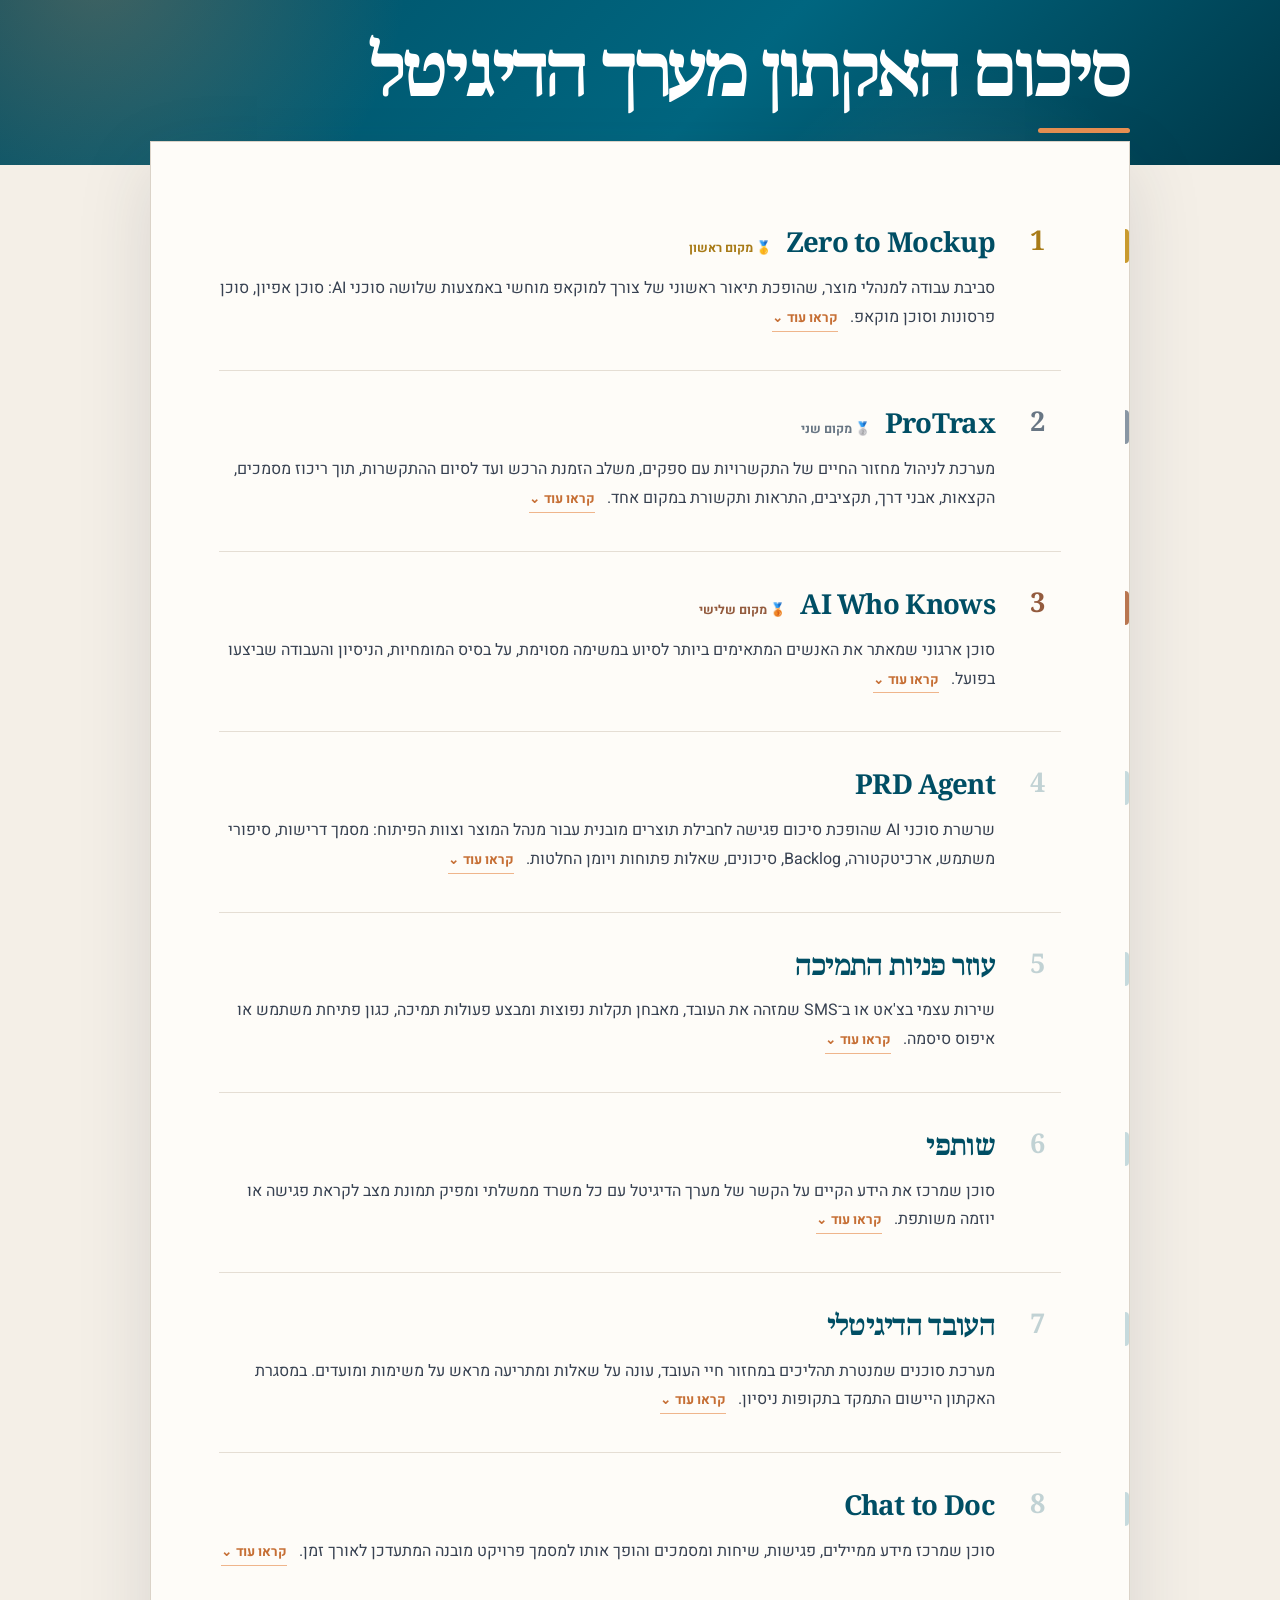
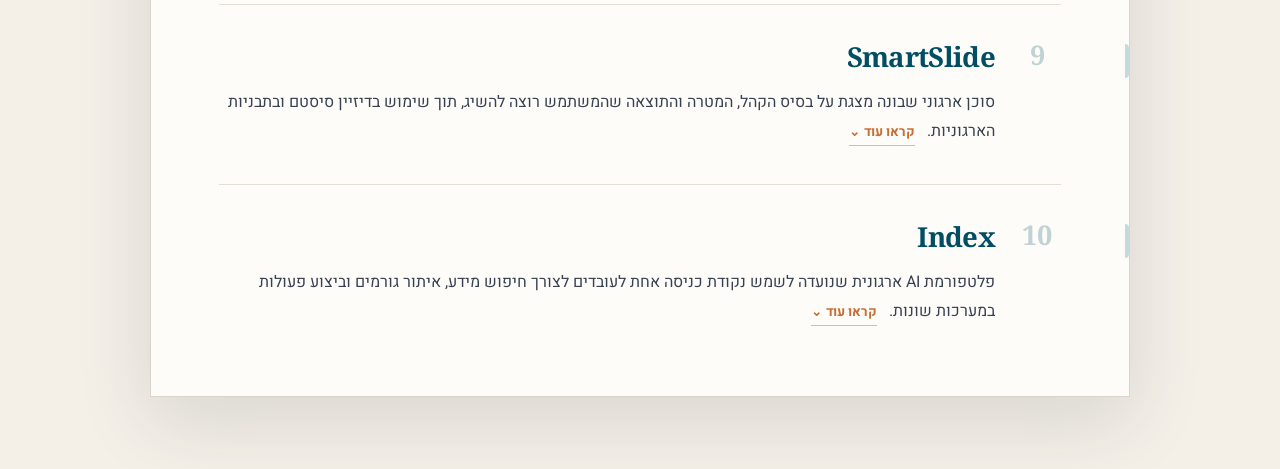
==== commit 6826bb91: "Restore approved hackathon design without side navigation" ====
--- a/hackathon-digital/index.html
+++ b/hackathon-digital/index.html
@@ -1 +1,20 @@
-<!doctype html><html lang="he" dir="rtl"><head><meta charset="utf-8"><meta name="viewport" content="width=device-width, initial-scale=1"><title>סיכום האקתון מערך הדיגיטל</title><style> :root { --ink: #183447; --text: #344552; --muted: #71808b; --line: #e4dfd7; --paper: #fffefb; --background: #f4f0e8; --accent: #d98145; } * { box-sizing: border-box; } html { direction: rtl; background: var(--background); } body { margin: 0; direction: rtl; text-align: right; color: var(--text); background: var(--background); font-family: Arial, "Noto Sans Hebrew", sans-serif; line-height: 1.75; } header { background: var(--ink); color: white; padding: 28px 24px; } header h1 { width: min(900px, 100%); margin: 0 auto; font-size: clamp(2rem, 5vw, 3.25rem); line-height: 1.15; } main { width: min(900px, calc(100% - 32px)); margin: 0 auto 60px; padding: 18px 52px 56px; background: var(--paper); border: 1px solid var(--line); border-top: 0; } .project { padding: 34px 0 36px; border-bottom: 1px solid var(--line); } .project:last-child { border-bottom: 0; } .project-heading { display: flex; align-items: baseline; flex-wrap: wrap; gap: 8px 14px; } .project-number { color: var(--muted); font-weight: 700; font-size: .9rem; } h2 { margin: 0; color: var(--ink); font-size: 1.5rem; line-height: 1.35; } h2 bdi { unicode-bidi: isolate; } .rank { color: #9a7017; font-size: .82rem; font-weight: 700; } .summary { margin: 10px 0 0; font-size: 1rem; } details { margin-top: 8px; } summary { display: inline-block; color: var(--accent); cursor: pointer; font-weight: 700; font-size: .86rem; list-style: none; border-bottom: 1px solid currentColor; } summary::-webkit-details-marker { display: none; } summary::after { content: " ↓"; } details[open] summary::after { content: " ↑"; } .details-body { margin-top: 20px; padding-right: 18px; border-right: 2px solid var(--line); } h3 { margin: 0 0 5px; color: var(--ink); font-size: .95rem; } h3:not(:first-child) { margin-top: 20px; } .details-body p { margin: 0; } @media (max-width: 640px) { header { padding: 22px 20px; } main { width: 100%; margin: 0; padding: 8px 22px 42px; border: 0; } .project { padding: 28px 0 30px; } } </style></head><body><header><h1>סיכום האקתון מערך הדיגיטל</h1></header><main><article class="project"><div class="project-heading"><span class="project-number">01</span><h2><bdi>Zero to Mockup</bdi></h2><span class="rank">🥇 מקום ראשון</span></div><p class="summary">סביבת עבודה למנהלי מוצר, שהופכת תיאור ראשוני של צורך למוקאפ מוחשי באמצעות שלושה סוכני AI: סוכן אפיון, סוכן פרסונות וסוכן מוקאפ.</p><details><summary>קראו עוד</summary><div class="details-body"><h3>הצורך</h3><p>שלב גיבוש המוצר שקודם לפיתוח כולל חידוד הבעיה, הגדרת קהלי יעד, בניית הצעת ערך, מחקר משתמשים, יצירת פרסונות והכנת המחשה ראשונית. התהליך מתבצע מול בעלי מקצוע ושותפים רבים, בכלים שונים, ועלול להימשך שבועות או חודשים לפני שנוצר תוצר שאפשר להציג, לבחון ולדייק.</p><h3>איך המערכת עובדת</h3><p>מנהל המוצר מזין תיאור ראשוני של השירות או הבעיה. סוכן מומחה הצרכים מארגן את המידע לקנבס הכולל את הבעיה המרכזית, קהלי היעד, החלופות הקיימות, הצעת הערך והנושאים שעדיין דורשים בירור. לאחר מכן סוכן הפרסונות מייצר פרסונות רלוונטיות על בסיס מאגרי ידע, מחקרים ופרסונות קיימות של המערך. ניתן לנהל עם הפרסונות שיחה המדמה ריאיון משתמשים ולהחזיר את התובנות לאפיון. לבסוף סוכן המוקאפ מקבל את האפיון המעודכן ואת הפרסונות, מציע מבנה מתאים לשירות ומייצר מוקאפ לפי הדיזיין סיסטם הממשלתי, כולל מסכים, רכיבים, חיוויים והתנהגויות.</p></div></details></article><article class="project"><div class="project-heading"><span class="project-number">02</span><h2><bdi>ProTrax</bdi></h2><span class="rank">🥈 מקום שני</span></div><p class="summary">מערכת לניהול מחזור החיים של התקשרויות עם ספקים, משלב הזמנת הרכש ועד לסיום ההתקשרות, תוך ריכוז מסמכים, הקצאות, אבני דרך, תקציבים, התראות ותקשורת במקום אחד.</p><details><summary>קראו עוד</summary><div class="details-body"><h3>הצורך</h3><p>לאחר פתיחת הזמנת הרכש, חלק גדול מניהול ההתקשרות מתבצע באופן ידני ומבוזר. מנהלי התקשרויות נדרשים לעקוב אחר הקצאות, התחייבויות, מימושים, אבני דרך, מסמכים והתכתבויות בכמה מערכות וקבצים. כתוצאה מכך קשה לקבל תמונה מלאה של ההתקשרויות הפעילות, הכספים שהוקצו לספקים, שיעורי המימוש והסיכונים המתקרבים.</p><h3>איך המערכת עובדת</h3><p>המערכת קולטת מסמכים כגון PDF, Excel, הזמנות רכש וסיכומי תיחור. רכיב Document AI מחלץ מהם שדות וממיר את התוכן לנתונים מובנים. המידע משויך להתקשרות ולספק הרלוונטיים, וממנו נבנים הקצאות, אבני דרך, נתוני ביצוע ותמונה תקציבית הכוללת את הסכום שהוקצה, הסכום שנוצל והיתרה. המשתמש יכול לשאול בשפה טבעית על מסמכי ההתקשרות, השירותים, הספקים והסטטוס. המערכת מרכזת את המיילים והמסמכים, מזהה מועדים, חריגות וסיכונים ומייצרת התראות.</p></div></details></article><article class="project"><div class="project-heading"><span class="project-number">03</span><h2><bdi>AI Who Knows</bdi></h2><span class="rank">🥉 מקום שלישי</span></div><p class="summary">סוכן ארגוני שמאתר את האנשים המתאימים ביותר לסיוע במשימה מסוימת, על בסיס המומחיות, הניסיון והעבודה שביצעו בפועל.</p><details><summary>קראו עוד</summary><div class="details-body"><h3>הצורך</h3><p>עובדים במערך מתקשים לעיתים לדעת מי מטפל במוצר מסוים, מי עבד עם טכנולוגיה מסוימת ומי מחזיק בניסיון הרלוונטי למשימה. המידע קיים בארגון, אך מפוזר בין המבנה הארגוני, מערכות משימות, מסמכים, קבוצות שיח והיכרות אישית. לכן איתור המומחה נעשה פעמים רבות באמצעות שאלות חוזרות לעמיתים ולמנהלים.</p><h3>איך המערכת עובדת</h3><p>המערכת אוספת מידע ממקורות ארגוניים כגון שיוך עובדים ליחידות ולצוותים, תפקידים, פרויקטים, משימות, תחומי מומחיות ופעילות מקצועית עדכנית. המידע מפוצל למקטעים ומומר לייצוגים מתמטיים במסד נתונים וקטורי. גם שאלת המשתמש עוברת תהליך דומה, כך שהמערכת יכולה לזהות קשרים בין מונחים בעלי משמעות דומה. בתשובה מוצגים העובדים המתאימים ביותר, רמת ההתאמה שלהם, תחומי המומחיות והראיות שעל בסיסן נבחרו. ניתן לראות גם פרטי קשר, שיוך ארגוני ומנהל.</p></div></details></article><article class="project"><div class="project-heading"><span class="project-number">04</span><h2><bdi>PRD Agent</bdi></h2></div><p class="summary">שרשרת סוכני AI שהופכת סיכום פגישה לחבילת תוצרים מובנית עבור מנהל המוצר וצוות הפיתוח: מסמך דרישות, סיפורי משתמש, ארכיטקטורה, Backlog, סיכונים, שאלות פתוחות ויומן החלטות.</p><details><summary>קראו עוד</summary><div class="details-body"><h3>הצורך</h3><p>פגישות עסקיות מייצרות צרכים, החלטות וכיוונים, אך בדרך כלל אינן מייצרות דרישות ברמת הפירוט הנחוצה לפיתוח. הצד העסקי מתאר את השירות והתוצאה הרצויה, בעוד צוותי הפיתוח זקוקים למידע על הרשאות, נתונים, ממשקים, אבטחה, בדיקות והתנהגות המערכת. הפער מוביל לסבבי הבהרות ולעבודה חוזרת לפני הפיתוח ובמהלכו.</p><h3>איך המערכת עובדת</h3><p>סיכום הפגישה נשמר בתיקייה ומפעיל סוכן מרכזי המשמש כמתזמר. הסוכן מזהה אילו התמחויות נדרשות ומפעיל במקביל סוכנים המדמים מנהל מוצר, מנתח עסקי, ארכיטקט, מומחה נתונים, אבטחת מידע, QA ו־Scrum Master. הסוכנים מנתחים את סיכום הפגישה, מצליבים אותו עם מאגרי הידע הארגוניים ומתקשרים ביניהם. כאשר חסר מידע, נפתחת שאלה פתוחה במקום השלמת מידע ללא מקור. בסוף התהליך מאוחדים התוצרים למסמך ולדשבורד הכוללים דרישות, סיפורי משתמש, ארכיטקטורה, Backlog, סיכונים, שאלות פתוחות ויומן החלטות.</p></div></details></article><article class="project"><div class="project-heading"><span class="project-number">05</span><h2><bdi>עוזר פניות התמיכה</bdi></h2></div><p class="summary">שירות עצמי בצ&#x27;אט או ב־SMS שמזהה את העובד, מאבחן תקלות נפוצות ומבצע פעולות תמיכה, כגון פתיחת משתמש או איפוס סיסמה.</p><details><summary>קראו עוד</summary><div class="details-body"><h3>הצורך</h3><p>לפי הנתונים שהוצגו, מרכז התמיכה מקבל כ־2,030 פניות בחודש, מהן כ־550 הקשורות לנעילת משתמשים. הפניות מתרכזות בעיקר בתחילת יום העבודה, יוצרות עומס על המוקד ומשאירות עובדים ללא גישה למייל, לקבצים ולמערכות עד לסיום הטיפול.</p><h3>איך המערכת עובדת</h3><p>המשתמש פונה בצ&#x27;אט או ב־SMS ומזדהה מול מאגר העובדים ומערכת ההזדהות. לאחר הזיהוי סוכן מאבחן את התקלה ובודק אם מדובר בנעילה, בסיסמה שנשכחה או בבעיה אחרת. בהתאם לאבחון, סוכן נוסף מפעיל את הפעולה המתאימה במערכת הרלוונטית, כגון Active Directory. במקביל נפתחת או מתעדכנת קריאת שירות, ובסיום נשלחת למשתמש הודעה. המערכת יכולה גם לזהות ריבוי פניות דומות ולהצביע על תקלה מערכתית.</p></div></details></article><article class="project"><div class="project-heading"><span class="project-number">06</span><h2><bdi>שותפי</bdi></h2></div><p class="summary">סוכן שמרכז את הידע הקיים על הקשר של מערך הדיגיטל עם כל משרד ממשלתי ומפיק תמונת מצב לקראת פגישה או יוזמה משותפת.</p><details><summary>קראו עוד</summary><div class="details-body"><h3>הצורך</h3><p>יחידות שונות במערך עשויות לקיים פעילות מול אותו משרד בלי להכיר את כלל המהלכים שכבר נעשו מולו. מידע על פגישות, אקסלרטורים, החלטות ממשלה, אתגרים והזדמנויות מפוזר בין מערכות ומסמכים, ולכן קשה לקבל תמונה ארגונית מלאה לפני פנייה למשרד.</p><h3>איך המערכת עובדת</h3><p>המערכת מתחברת למקורות כגון Monday 360, החלטות ממשלה, מערכות לניהול שותפויות, סיכומי פגישות, מצגות ו־Google Drive. המידע נאסף למאגר מרכזי ומעובד כך שניתן לשאול עליו שאלות בשפה טבעית. המשתמש מקבל תמונה מרוכזת הכוללת שיתופי פעולה קודמים וקיימים, פעילויות נוספות של המערך מול אותו משרד, אתגרי המשרד, יעדיו, הזדמנויות לשיתוף פעולה ונושאים שכדאי להעלות בפגישה.</p></div></details></article><article class="project"><div class="project-heading"><span class="project-number">07</span><h2><bdi>העובד הדיגיטלי</bdi></h2></div><p class="summary">מערכת סוכנים שמנטרת תהליכים במחזור חיי העובד, עונה על שאלות ומתריעה מראש על משימות ומועדים. במסגרת האקתון היישום התמקד בתקופות ניסיון.</p><details><summary>קראו עוד</summary><div class="details-body"><h3>הצורך</h3><p>מידע על עובדים ותהליכי משאבי אנוש מנוהל בשילוב של מרכבה, קובצי Excel,‏ Monday, נהלים וזיכרון אישי. טעות בהזנת תאריך או משימה שלא טופלה בזמן עלולות להביא לסיום תקופת ניסיון או למועד אחר בלי שהפעולות הנדרשות בוצעו.</p><h3>איך המערכת עובדת</h3><p>המערכת מחברת בין התקשי&quot;ר והנהלים לבין נתוני העובדים המגיעים ממרכבה. סוכן המידע מאפשר לעובד, למנהל או למנהלת משאבי אנוש לשאול מה הסטטוס של תהליך ומה נדרש לבצע. במקביל, סוכן ניטור פועל במועד קבוע וסורק את מצב העובדים. על בסיס הסריקה המערכת מפיקה רשימות משימות, תזכורות, התראות על עיכובים או מועדים מתקרבים, והודעות או מכתבים הנדרשים במסגרת התהליך.</p></div></details></article><article class="project"><div class="project-heading"><span class="project-number">08</span><h2><bdi>Chat to Doc</bdi></h2></div><p class="summary">סוכן שמרכז מידע ממיילים, פגישות, שיחות ומסמכים והופך אותו למסמך פרויקט מובנה המתעדכן לאורך זמן.</p><details><summary>קראו עוד</summary><div class="details-body"><h3>הצורך</h3><p>החלטות, שיקולים, משימות והקשרים נשמרים כיום במקורות שונים, ובהם מייל, Google Chat,‏ Outlook,‏ Monday, סיכומי פגישות וזיכרון של עובדים. כאשר המידע אינו מרוכז, קשה להבין את ההיסטוריה של פרויקט, לאתר את הנימוקים להחלטות ולשמר ידע בעת מעבר תפקידים.</p><h3>איך המערכת עובדת</h3><p>המערכת מופעלת ידנית או באמצעות טריגר, למשל לאחר קבלת מייל או סיום פגישה, וניגשת למקורות שהוגדרו עבור הפרויקט. סדרת סוכנים מחלצת מהמקורות החלטות, משימות, נימוקים, סטטוס ותובנות ומאחדת אותם למבנה אחד. התוצר נשמר כמסמך ב־Google Docs, PDF או פורמט אחר בתיקיית הפרויקט, ומידע חדש יכול להפעיל עדכון נוסף של אותו מסמך.</p></div></details></article><article class="project"><div class="project-heading"><span class="project-number">09</span><h2><bdi>SmartSlide</bdi></h2></div><p class="summary">סוכן ארגוני שבונה מצגת על בסיס הקהל, המטרה והתוצאה שהמשתמש רוצה להשיג, תוך שימוש בדיזיין סיסטם ובתבניות הארגוניות.</p><details><summary>קראו עוד</summary><div class="details-body"><h3>הצורך</h3><p>עובדים משקיעים זמן רב באיסוף שקפים ישנים, ארגון נתונים, ניסוח ועיצוב. גם כאשר המצגת נראית מסודרת, היא לא תמיד בנויה סביב המסר והפעולה המבוקשת, כגון אישור תקציב, רתימת שותף, הצגת התקדמות או שיווק מוצר.</p><h3>איך המערכת עובדת</h3><p>המשתמש פונה לסוכן מתוך Gemini Enterprise וכותב בעברית מה הוא רוצה להשיג, מי קהל היעד ומה מטרת המצגת. הסוכן מזהה את סוג המצגת, המסר והתוצאה המבוקשת ובונה את מבנה הסיפור ואת תוכן השקפים. מנוע המצגות מרכיב את המצגת בפועל באמצעות רכיבים מתוך Figma, תבניות ארגוניות, כללי ניסוח, מגבלות על כמות הטקסט, הדיזיין סיסטם הארגוני ומיתוג מותאם.</p></div></details></article><article class="project"><div class="project-heading"><span class="project-number">10</span><h2><bdi>Index</bdi></h2></div><p class="summary">פלטפורמת AI ארגונית שנועדה לשמש נקודת כניסה אחת לעובדים לצורך חיפוש מידע, איתור גורמים וביצוע פעולות במערכות שונות.</p><details><summary>קראו עוד</summary><div class="details-body"><h3>הצורך</h3><p>המידע הארגוני מפוזר בין מערכות, נהלים, מדריכים ואנשים. לפי סקר פנימי שהוצג, כ־72 שעות עבודה לעובד בשנה מוקדשות לחיפוש מידע. במקביל, ככל שנוספים סוכנים וכלים ייעודיים, העובד נדרש לדעת איזה כלי מתאים לכל צורך ואיפה הוא נמצא.</p><h3>איך המערכת עובדת</h3><p>המערכת מתחברת למערכות הקיימות, מאנדקסת את המידע ומנגישה אותו בשפה טבעית, בלי להחליף את מערכות המקור. המשתמש יכול לחפש מידע, לקבל הפניה לאנשים ולמערכות רלוונטיות ולבצע פעולות במערכות תפעוליות. המערכת גם מתאימה את התשובות לתפקיד ולדפוסי העבודה של העובד. במקביל דשבורד ניהולי מציג נושאים מבוקשים, חיפושים שלא נענו ומוקדי חיכוך. סוכנים ייעודיים מזהים מידע חסר או לא מדויק ומפנים אותו לעדכון.</p></div></details></article></main></body></html>+<!doctype html>
+<html lang="he" dir="rtl">
+<head>
+<meta charset="utf-8">
+<meta name="viewport" content="width=device-width,initial-scale=1">
+<title>סיכום האקתון מערך הדיגיטל</title>
+<link rel="preconnect" href="https://fonts.googleapis.com">
+<link rel="preconnect" href="https://fonts.gstatic.com" crossorigin>
+<link href="https://fonts.googleapis.com/css2?family=Heebo:wght@300;400;500;600;700;800&family=Noto+Serif+Hebrew:wght@500;600;700;800&display=swap" rel="stylesheet">
+<link rel="stylesheet" href="./style-v2.css">
+</head>
+<body>
+<main class="site-shell">
+<header class="hero"><h1>סיכום האקתון מערך הדיגיטל</h1></header>
+<div class="content-layout"><div class="document-shell"><section class="projects"></section></div></div>
+</main>
+<script src="./data-v2.js"></script>
+<script src="./app-v2.js"></script>
+</body>
+</html>
--- a/hackathon-digital/style-v2.css
+++ b/hackathon-digital/style-v2.css
@@ -0,0 +1,267 @@
+:root {
+  --teal: #004E64;
+  --teal-mid: #006680;
+  --teal-soft: #E5F3F5;
+  --orange: #E99052;
+  --orange-soft: #FFF0E4;
+  --cream: #FEFCF8;
+  --cream-dark: #F4EFE7;
+  --ink: #172033;
+  --text: #374151;
+  --muted: #718096;
+  --line: #E5DED4;
+  --line-soft: #EEE9E2;
+  --gold: #A87B18;
+  --silver: #687684;
+  --bronze: #935B3E;
+}
+
+* { box-sizing: border-box; }
+html { scroll-behavior: smooth; }
+body {
+  margin: 0;
+  background: var(--cream-dark);
+  color: var(--ink);
+  font-family: 'Heebo', Arial, sans-serif;
+  line-height: 1.72;
+  overflow-x: hidden;
+}
+
+.site-shell { min-height: 100vh; }
+
+.hero {
+  min-height: 165px;
+  display: flex;
+  align-items: center;
+  position: relative;
+  overflow: hidden;
+  padding: 28px max(7vw, 48px) 24px;
+  background: linear-gradient(135deg, #004E64 0%, #006680 56%, #003848 100%);
+  color: white;
+}
+.hero::before {
+  content: '';
+  position: absolute;
+  width: 620px;
+  height: 620px;
+  left: -210px;
+  top: -340px;
+  border-radius: 50%;
+  background: radial-gradient(circle, rgba(233,144,82,.28), rgba(233,144,82,0) 70%);
+}
+.hero::after {
+  content: '';
+  position: absolute;
+  width: 440px;
+  height: 440px;
+  right: 8%;
+  bottom: -330px;
+  border-radius: 50%;
+  background: radial-gradient(circle, rgba(255,255,255,.10), rgba(255,255,255,0) 70%);
+}
+.hero h1 {
+  position: relative;
+  z-index: 1;
+  width: min(980px, 100%);
+  margin: 0 auto;
+  font-family: 'Noto Serif Hebrew', serif;
+  font-size: clamp(2.55rem, 5.6vw, 4.8rem);
+  line-height: 1.08;
+  letter-spacing: -.045em;
+  font-weight: 800;
+}
+.hero h1::after {
+  content: '';
+  display: block;
+  width: 92px;
+  height: 5px;
+  margin-top: 14px;
+  border-radius: 999px;
+  background: var(--orange);
+}
+
+.content-layout {
+  width: min(980px, calc(100% - 42px));
+  margin: -24px auto 72px;
+  position: relative;
+  z-index: 2;
+  display: block;
+}
+.document-shell {
+  background: var(--cream);
+  border: 1px solid rgba(215,207,196,.9);
+  box-shadow: 0 24px 70px rgba(38,49,58,.13);
+  padding: 48px 68px 64px;
+}
+.projects { display: block; }
+
+.project-card {
+  position: relative;
+  padding: 36px 0 38px;
+  border-bottom: 1px solid var(--line);
+  scroll-margin-top: 28px;
+}
+.project-card:last-child { border-bottom: 0; padding-bottom: 6px; }
+.project-card::before {
+  content: '';
+  position: absolute;
+  right: -68px;
+  top: 39px;
+  width: 4px;
+  height: 34px;
+  border-radius: 0 4px 4px 0;
+  background: var(--teal-mid);
+  opacity: .22;
+}
+.project-card.winner-1::before { background: #C99A2E; opacity: 1; }
+.project-card.winner-2::before { background: #8996A3; opacity: 1; }
+.project-card.winner-3::before { background: #B97650; opacity: 1; }
+
+.card-head { padding: 0; }
+.title-row {
+  display: grid;
+  grid-template-columns: 48px minmax(0, 1fr);
+  gap: 18px;
+  align-items: start;
+}
+.project-index {
+  font-family: 'Noto Serif Hebrew', serif;
+  font-size: 1.7rem;
+  line-height: 1;
+  color: rgba(0,78,100,.24);
+  font-weight: 700;
+  padding-top: 3px;
+  text-align: center;
+}
+.winner-1 .project-index { color: var(--gold); }
+.winner-2 .project-index { color: var(--silver); }
+.winner-3 .project-index { color: var(--bronze); }
+
+.title-wrap {
+  display: flex;
+  flex-wrap: wrap;
+  align-items: baseline;
+  gap: 7px 14px;
+  min-width: 0;
+}
+.project-title {
+  margin: 0;
+  color: var(--teal);
+  font-family: 'Noto Serif Hebrew', serif;
+  font-size: clamp(1.38rem, 2.2vw, 1.72rem);
+  line-height: 1.3;
+  letter-spacing: -.025em;
+  font-weight: 700;
+}
+.rank-badge {
+  display: inline-flex;
+  align-items: center;
+  gap: 5px;
+  padding: 3px 0;
+  background: transparent;
+  font-size: .78rem;
+  font-weight: 700;
+  white-space: nowrap;
+}
+.rank-badge.gold { color: var(--gold); }
+.rank-badge.silver { color: var(--silver); }
+.rank-badge.bronze { color: var(--bronze); }
+.medal { font-size: .96rem; }
+
+.summary-line {
+  margin: 12px 66px 0 0;
+  display: block;
+}
+.summary {
+  display: inline;
+  margin: 0;
+  color: var(--text);
+  font-size: 1rem;
+  line-height: 1.78;
+}
+.expand-btn {
+  display: inline-flex;
+  align-items: center;
+  gap: 4px;
+  margin: 0 8px 0 0;
+  padding: 1px 0;
+  border: 0;
+  border-bottom: 1px solid rgba(233,144,82,.65);
+  background: transparent;
+  color: #C66F35;
+  font: inherit;
+  font-size: .83rem;
+  font-weight: 700;
+  cursor: pointer;
+  vertical-align: baseline;
+  transition: color .2s ease, border-color .2s ease;
+}
+.expand-btn:hover { color: var(--teal); border-color: var(--teal); }
+.expand-btn .arrow { transition: transform .25s ease; }
+.project-card.is-open .expand-btn .arrow { transform: rotate(180deg); }
+
+.details-wrap {
+  display: grid;
+  grid-template-rows: 0fr;
+  transition: grid-template-rows .38s ease;
+}
+.project-card.is-open .details-wrap { grid-template-rows: 1fr; }
+.details-inner { overflow: hidden; }
+.details {
+  margin: 22px 66px 0 0;
+  padding: 1px 22px 2px 0;
+  border-right: 3px solid var(--orange);
+}
+.section + .section {
+  margin-top: 22px;
+  padding-top: 20px;
+  border-top: 1px solid var(--line-soft);
+}
+.section-title {
+  margin: 0 0 8px;
+  color: var(--teal);
+  font-size: .88rem;
+  font-weight: 800;
+  letter-spacing: .01em;
+}
+.section p, .details-paragraph {
+  margin: 0;
+  color: #52606D;
+  font-size: .95rem;
+  line-height: 1.78;
+}
+
+@media (max-width: 900px) {
+  .content-layout {
+    width: min(760px, calc(100% - 28px));
+  }
+  .document-shell { padding: 38px 46px 52px; }
+  .project-card::before { right: -46px; }
+}
+
+@media (max-width: 620px) {
+  body { background: var(--cream); }
+  .hero { min-height: 145px; padding: 24px 24px 20px; }
+  .content-layout { width: 100%; margin: 0; }
+  .document-shell { padding: 22px 22px 44px; border: 0; box-shadow: none; }
+  .project-card { padding: 28px 0 30px; }
+  .project-card::before { display: none; }
+  .title-row { grid-template-columns: 34px minmax(0,1fr); gap: 10px; }
+  .project-index { font-size: 1.25rem; }
+  .title-wrap { display: block; }
+  .rank-badge { margin-top: 2px; }
+  .summary-line, .details { margin-right: 44px; }
+  .details { padding-right: 15px; }
+}
+
+@media print {
+  body { background: white; }
+  .hero { min-height: auto; padding: 28px 0; background: white; color: var(--teal); }
+  .hero h1 { color: var(--teal); font-size: 2.4rem; }
+  .hero h1::after { background: var(--orange); }
+  .content-layout { display: block; width: 100%; margin: 0; }
+  .expand-btn { display: none !important; }
+  .document-shell { border: 0; box-shadow: none; padding: 0; }
+  .details-wrap { grid-template-rows: 1fr !important; }
+  .project-card { break-inside: avoid; }
+}
